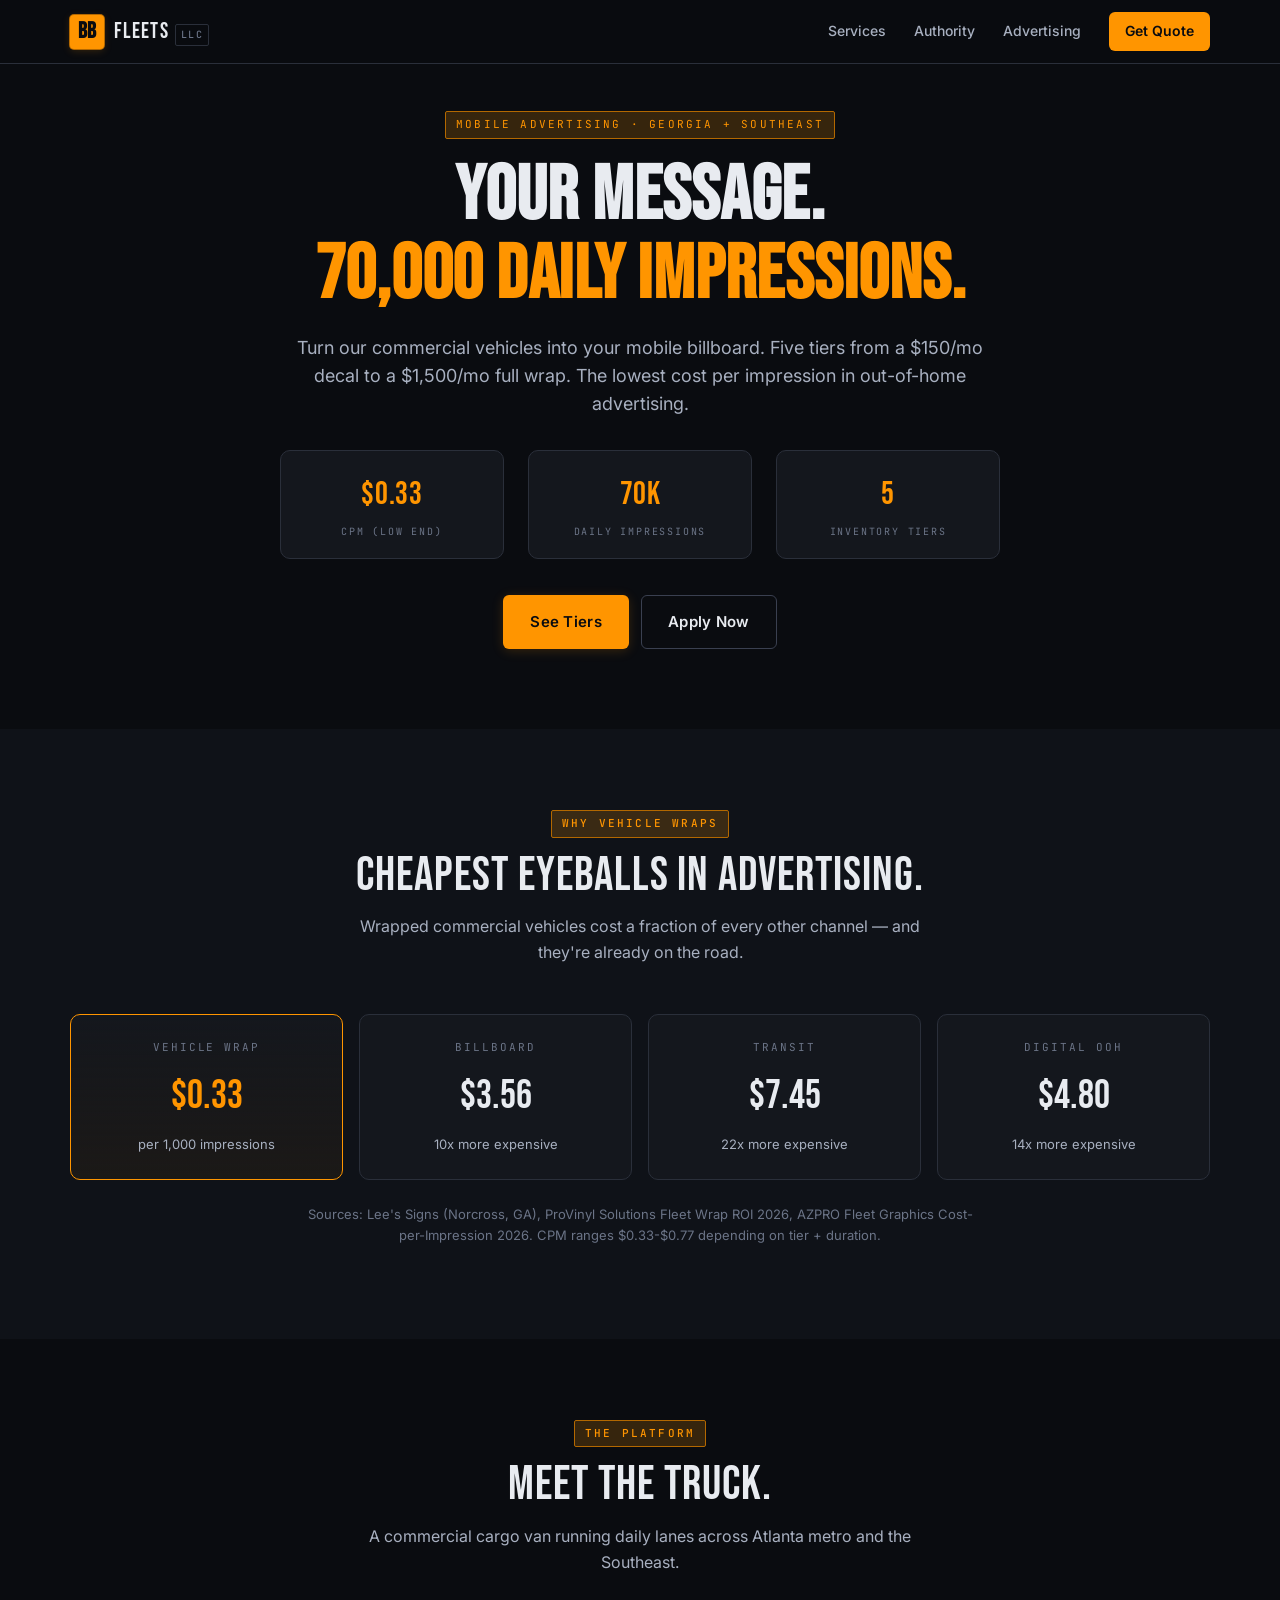
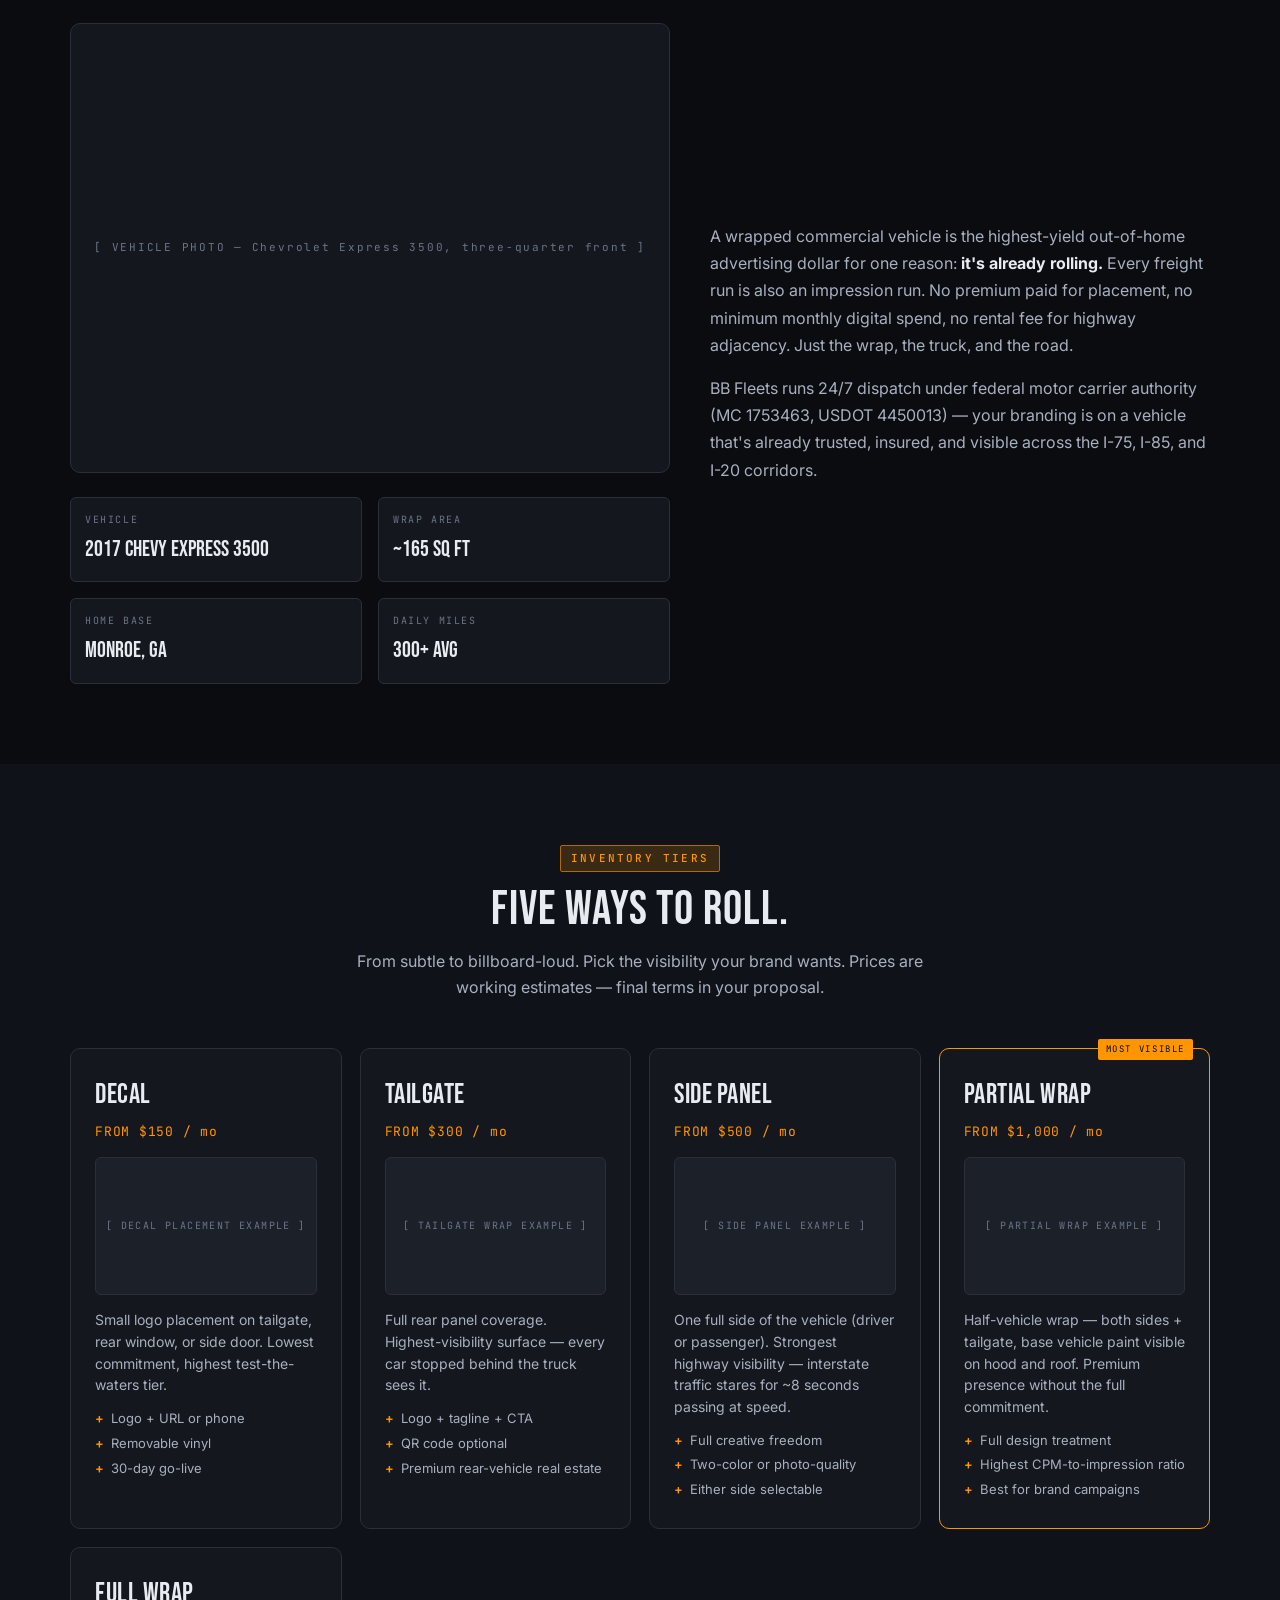
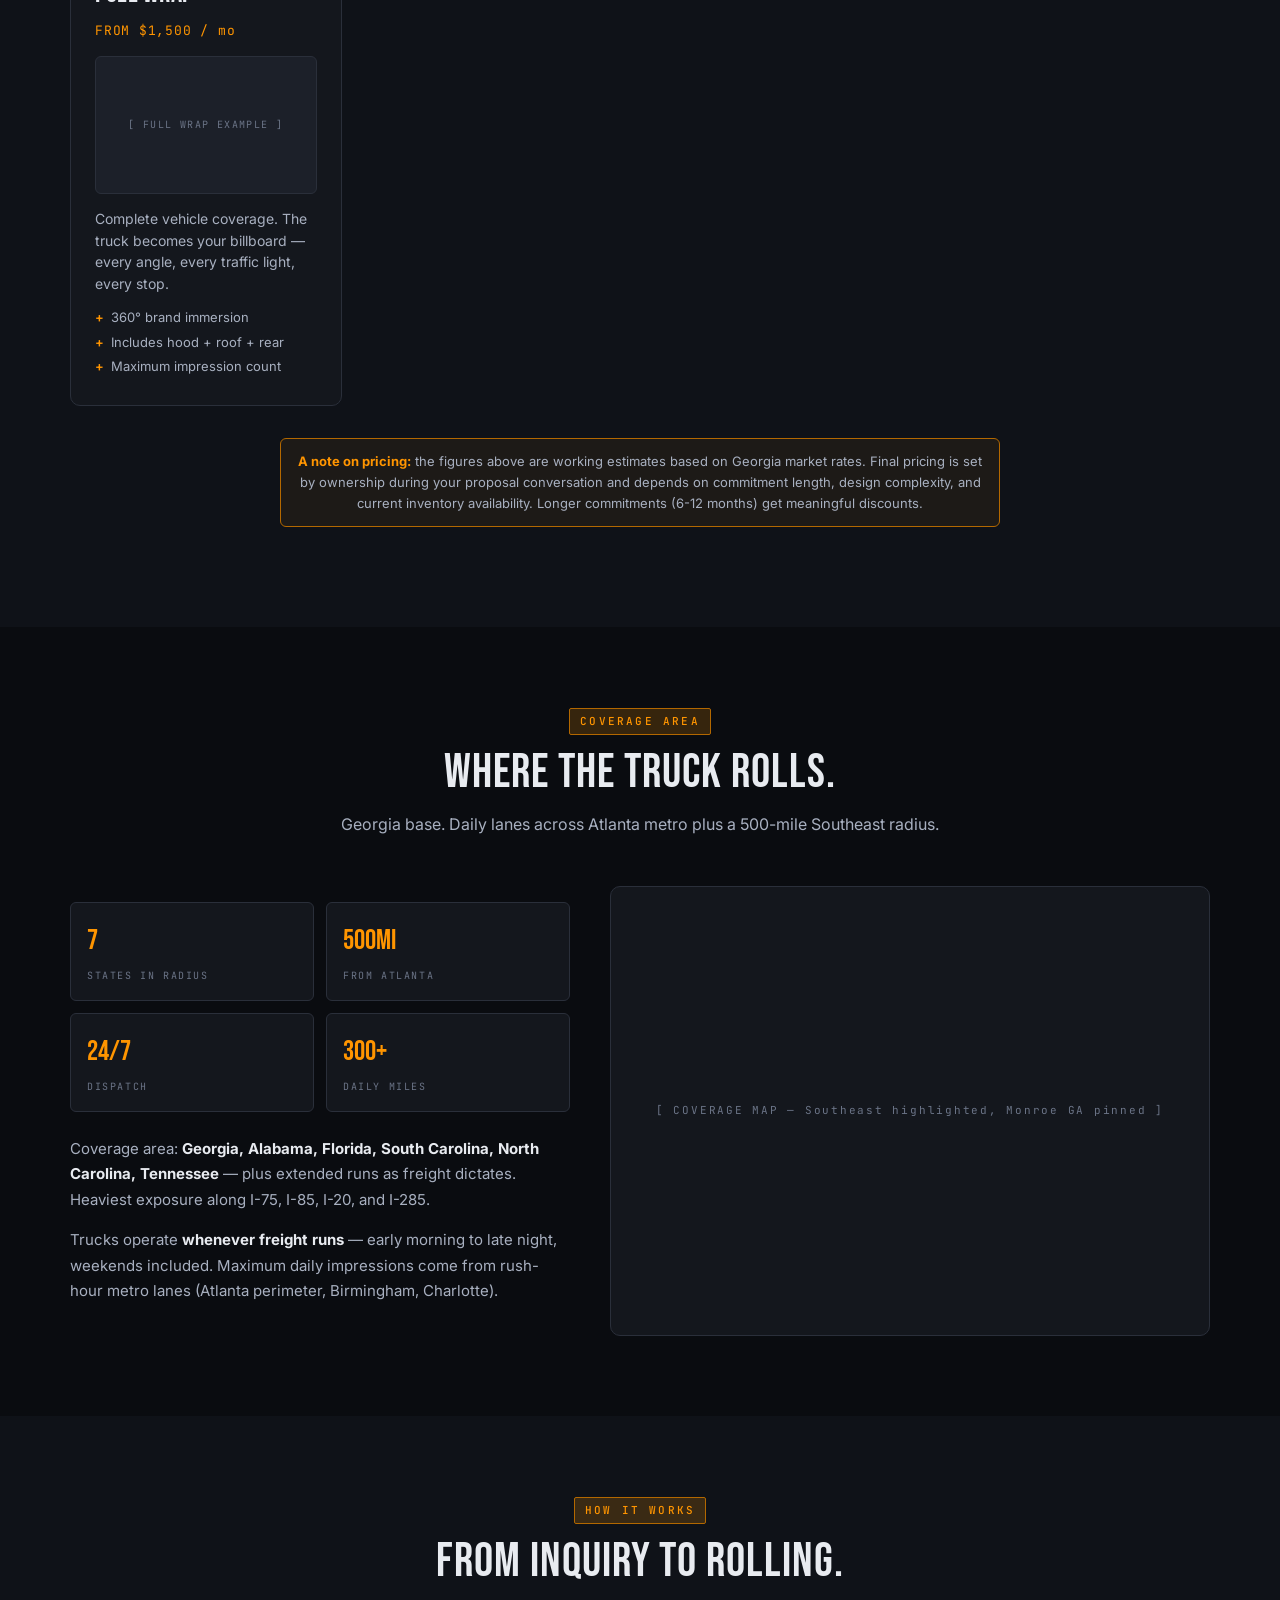
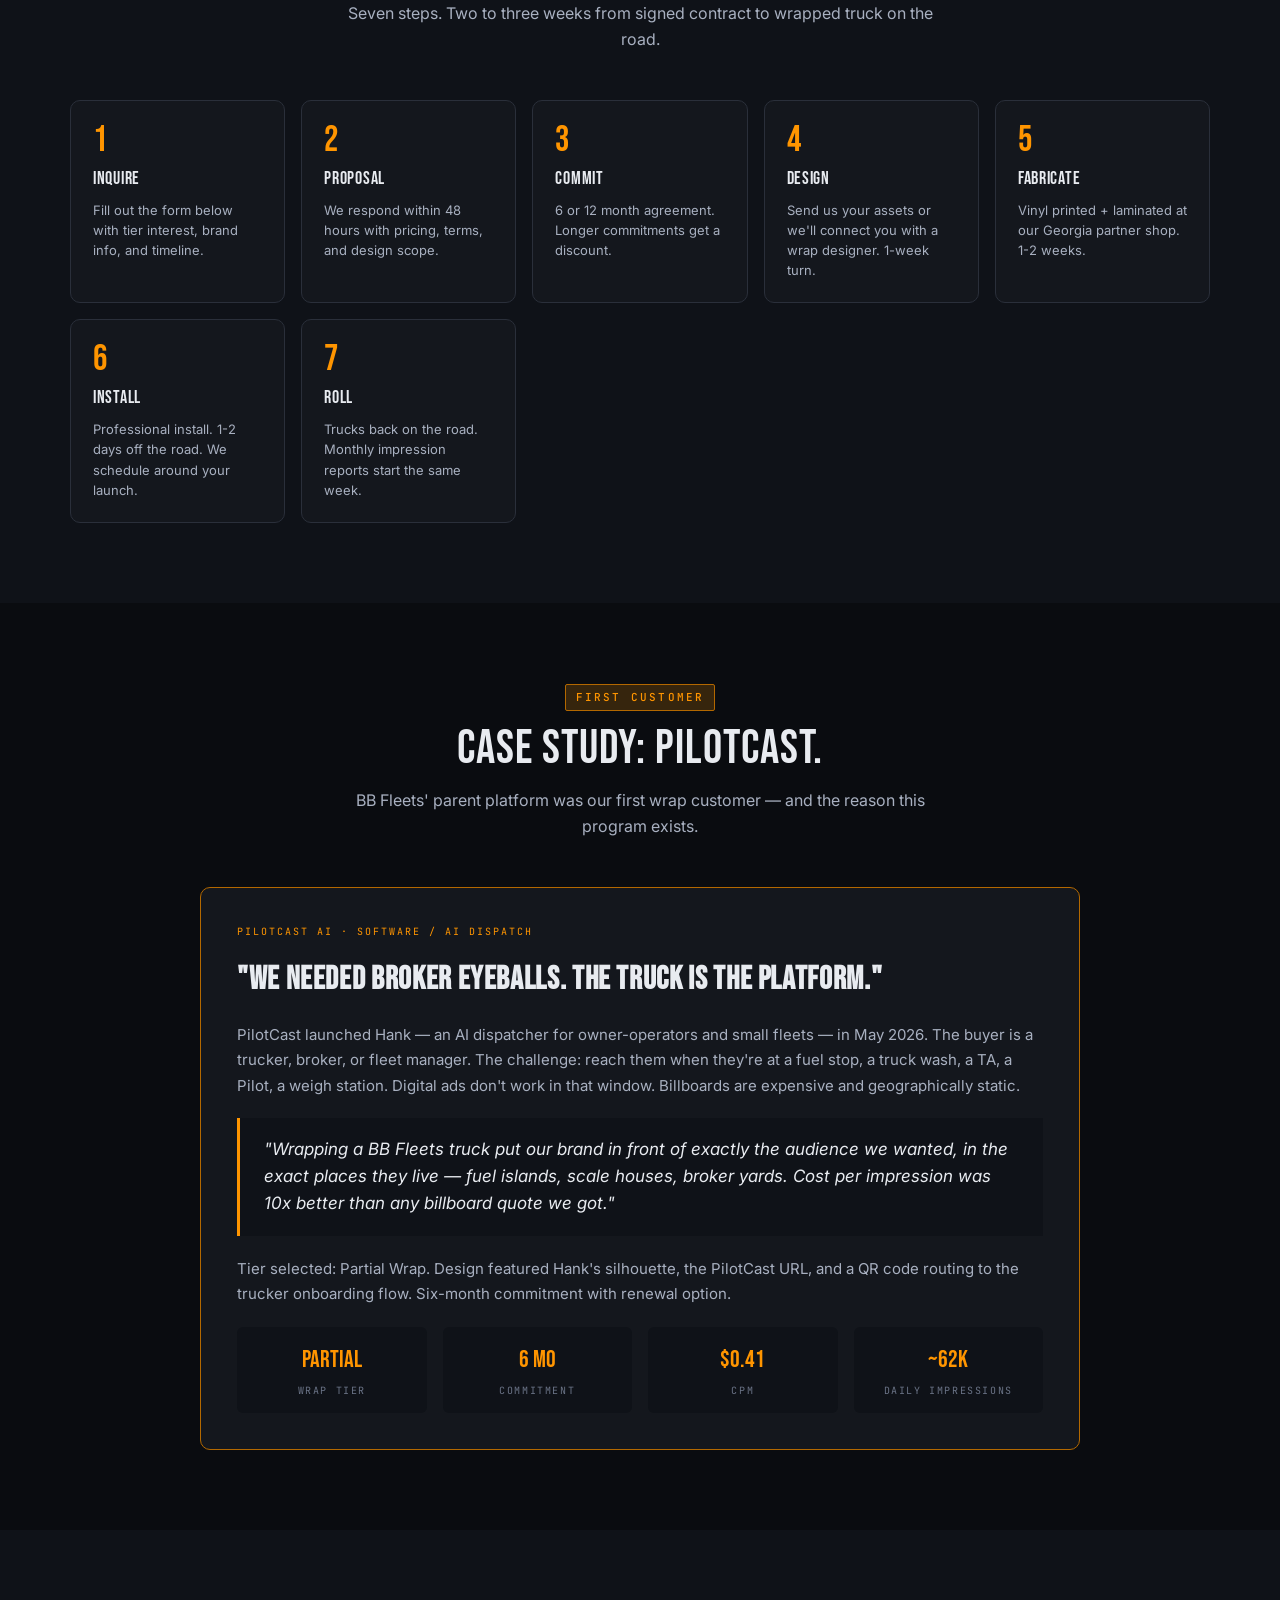
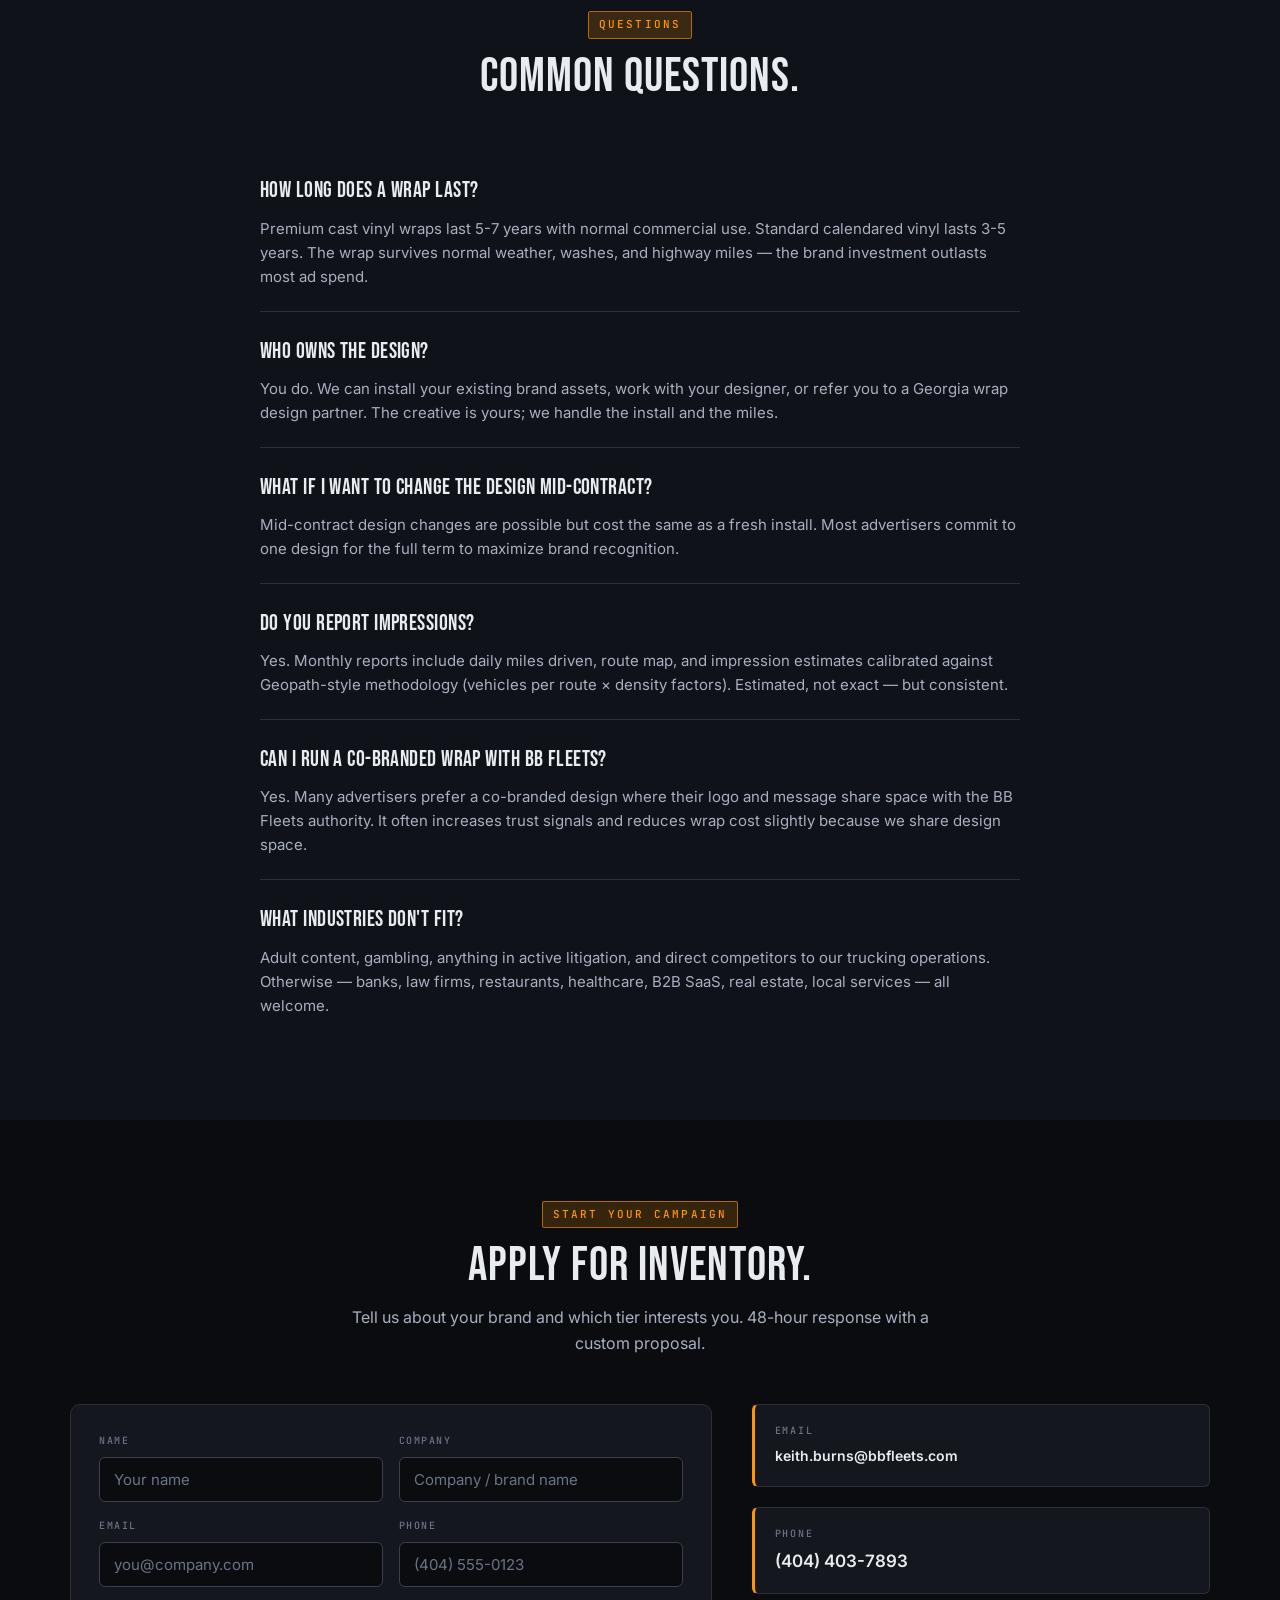
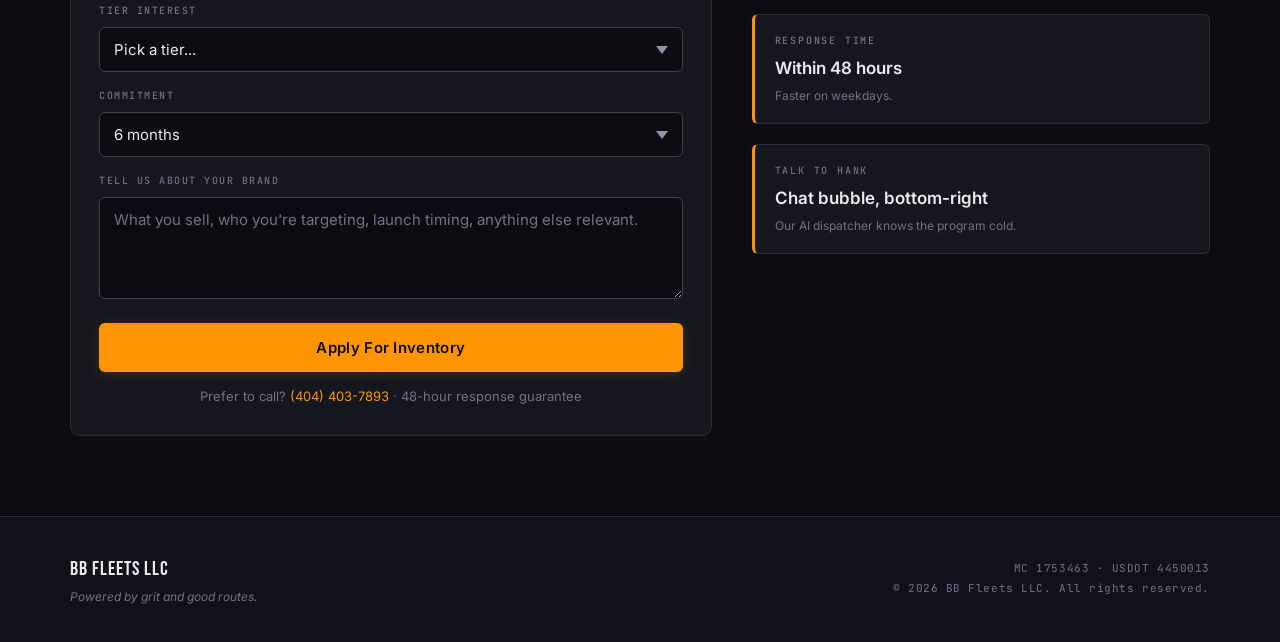
==== advertising.html @ 1b1b600a "Add /advertising page — vehicle wrap program MVP (Tier 1 ship) Server's BBFleets overhaul flagged a " ====
<!DOCTYPE html>
<html lang="en">
<head>
<meta charset="UTF-8">
<meta name="viewport" content="width=device-width, initial-scale=1.0">
<title>Mobile Advertising — BB Fleets LLC | Vehicle Wraps Across the Southeast</title>
<meta name="description" content="Turn BB Fleets' commercial vehicles into your mobile billboard. 5 tiers from $150 decals to $1,500 full wraps. Atlanta metro + Southeast lanes. $0.33 CPM — lowest cost per impression in out-of-home advertising.">
<meta name="robots" content="index, follow">
<meta property="og:title" content="Mobile Advertising — BB Fleets LLC">
<meta property="og:description" content="Vehicle wraps from $150/mo. 70,000 daily impressions. Atlanta metro + Southeast coverage.">
<meta property="og:type" content="website">
<meta property="og:url" content="https://bbfleets.com/advertising">
<meta property="og:site_name" content="BB Fleets LLC">
<meta name="twitter:card" content="summary">
<link rel="canonical" href="https://bbfleets.com/advertising">
<link rel="preconnect" href="https://fonts.googleapis.com">
<link rel="preconnect" href="https://fonts.gstatic.com" crossorigin>
<link href="https://fonts.googleapis.com/css2?family=Bebas+Neue&family=Inter:wght@400;500;600;700&family=JetBrains+Mono:wght@400;500&display=swap" rel="stylesheet">
<link rel="stylesheet" href="css/style.css">
<style>
  /* /advertising-specific styles — additive over style.css */
  .ad-hero { padding: 110px 0 80px; text-align: center; position: relative; overflow: hidden; }
  .ad-hero-eyebrow { display:inline-block;font-family:var(--font-mono);font-size:11px;letter-spacing:0.2em;color:var(--amber);margin-bottom:18px;padding:4px 10px;border:1px solid var(--amber-dim);border-radius:2px;background:var(--amber-glow); }
  .ad-hero h1 { font-family: var(--font-display); font-size: clamp(40px, 7vw, 76px); line-height: 1.05; margin: 0 0 18px; letter-spacing: 0.01em; }
  .ad-hero h1 .amber { color: var(--amber); }
  .ad-hero-sub { font-size: 18px; color: var(--text-dim); max-width: 700px; margin: 0 auto 32px; line-height: 1.55; }
  .ad-hero-stats { display: grid; grid-template-columns: repeat(3, 1fr); gap: 24px; max-width: 720px; margin: 0 auto 36px; }
  .ad-stat { padding: 18px 12px; background: var(--surface); border: 1px solid var(--border); border-radius: var(--radius-lg); }
  .ad-stat-num { font-family: var(--font-display); font-size: 32px; color: var(--amber); letter-spacing: 0.02em; }
  .ad-stat-label { font-family: var(--font-mono); font-size: 10px; letter-spacing: 0.18em; color: var(--text-muted); margin-top: 4px; }
  .ad-hero-ctas { display: flex; gap: 12px; justify-content: center; flex-wrap: wrap; }

  /* ROI comparison */
  .roi-grid { display: grid; grid-template-columns: repeat(auto-fit, minmax(220px, 1fr)); gap: 16px; margin-top: 36px; }
  .roi-card { padding: 24px; background: var(--surface); border: 1px solid var(--border); border-radius: var(--radius-lg); text-align: center; }
  .roi-card.highlight { border-color: var(--amber); background: linear-gradient(180deg, var(--surface) 0%, rgba(255,149,0,0.05) 100%); }
  .roi-channel { font-family: var(--font-mono); font-size: 11px; letter-spacing: 0.18em; color: var(--text-muted); }
  .roi-cpm { font-family: var(--font-display); font-size: 40px; color: var(--text); margin: 8px 0 6px; }
  .roi-card.highlight .roi-cpm { color: var(--amber); }
  .roi-note { font-size: 13px; color: var(--text-dim); }

  /* The vehicle */
  .vehicle-layout { display: grid; grid-template-columns: 1.2fr 1fr; gap: 40px; align-items: center; }
  @media (max-width: 760px) { .vehicle-layout { grid-template-columns: 1fr; } }
  .vehicle-img { background: var(--surface); border: 1px solid var(--border); border-radius: var(--radius-lg); aspect-ratio: 4/3; display: flex; align-items: center; justify-content: center; color: var(--text-muted); font-family: var(--font-mono); font-size: 11px; letter-spacing: 0.16em; }
  .vehicle-specs { display: grid; grid-template-columns: 1fr 1fr; gap: 16px; margin-top: 24px; }
  .vehicle-spec { padding: 14px; background: var(--surface); border: 1px solid var(--border); border-radius: var(--radius); }
  .vehicle-spec-label { font-family: var(--font-mono); font-size: 10px; letter-spacing: 0.16em; color: var(--text-muted); }
  .vehicle-spec-val { font-family: var(--font-display); font-size: 22px; color: var(--text); margin-top: 4px; }

  /* Inventory tiers */
  .tier-grid { display: grid; grid-template-columns: repeat(auto-fit, minmax(220px, 1fr)); gap: 18px; }
  .tier-card { background: var(--surface); border: 1px solid var(--border); border-radius: var(--radius-lg); padding: 24px; position: relative; transition: border-color .2s ease, transform .2s ease; }
  .tier-card:hover { border-color: var(--amber-dim); transform: translateY(-2px); }
  .tier-card.featured { border-color: var(--amber); }
  .tier-card.featured::before { content: 'MOST VISIBLE'; position: absolute; top: -10px; right: 16px; font-family: var(--font-mono); font-size: 9px; letter-spacing: 0.18em; color: var(--bg); background: var(--amber); padding: 3px 8px; border-radius: 2px; }
  .tier-name { font-family: var(--font-display); font-size: 28px; letter-spacing: 0.02em; margin-bottom: 4px; }
  .tier-price { font-family: var(--font-mono); font-size: 13px; color: var(--amber); letter-spacing: 0.06em; margin-bottom: 14px; }
  .tier-img { background: var(--surface-2); border: 1px solid var(--border); border-radius: var(--radius); aspect-ratio: 16/10; display: flex; align-items: center; justify-content: center; color: var(--text-muted); font-family: var(--font-mono); font-size: 10px; letter-spacing: 0.14em; margin-bottom: 14px; }
  .tier-desc { font-size: 14px; color: var(--text-dim); margin-bottom: 12px; line-height: 1.55; }
  .tier-feats { font-size: 13px; color: var(--text-dim); }
  .tier-feats li { padding-left: 16px; position: relative; margin-bottom: 4px; }
  .tier-feats li::before { content: '+'; position: absolute; left: 0; color: var(--amber); font-weight: 600; }

  /* Coverage */
  .coverage-layout { display: grid; grid-template-columns: 1fr 1.2fr; gap: 40px; align-items: center; }
  @media (max-width: 760px) { .coverage-layout { grid-template-columns: 1fr; } }
  .coverage-stats { display: grid; grid-template-columns: 1fr 1fr; gap: 12px; }
  .coverage-stat { padding: 16px; background: var(--surface); border: 1px solid var(--border); border-radius: var(--radius); }
  .coverage-stat-num { font-family: var(--font-display); font-size: 28px; color: var(--amber); }
  .coverage-stat-label { font-family: var(--font-mono); font-size: 10px; letter-spacing: 0.16em; color: var(--text-muted); margin-top: 4px; }
  .coverage-map { background: var(--surface); border: 1px solid var(--border); border-radius: var(--radius-lg); aspect-ratio: 4/3; display: flex; align-items: center; justify-content: center; color: var(--text-muted); font-family: var(--font-mono); font-size: 11px; letter-spacing: 0.16em; }

  /* Process */
  .process-grid { display: grid; grid-template-columns: repeat(auto-fit, minmax(180px, 1fr)); gap: 16px; }
  .process-step { padding: 22px; background: var(--surface); border: 1px solid var(--border); border-radius: var(--radius-lg); position: relative; }
  .process-num { font-family: var(--font-display); font-size: 36px; color: var(--amber); line-height: 1; margin-bottom: 6px; }
  .process-step h4 { margin: 0 0 6px; font-family: var(--font-display); letter-spacing: 0.04em; font-size: 18px; font-weight: 400; }
  .process-step p { margin: 0; font-size: 13px; color: var(--text-dim); line-height: 1.55; }

  /* Case study */
  .case-study { background: var(--surface); border: 1px solid var(--amber-dim); border-radius: var(--radius-lg); padding: 36px; max-width: 880px; margin: 0 auto; }
  .case-eyebrow { font-family: var(--font-mono); font-size: 10px; letter-spacing: 0.2em; color: var(--amber); margin-bottom: 14px; }
  .case-title { font-family: var(--font-display); font-size: 32px; letter-spacing: 0.02em; margin: 0 0 16px; }
  .case-quote { font-size: 17px; line-height: 1.6; color: var(--text); padding: 18px 24px; border-left: 3px solid var(--amber); background: var(--bg-2); margin: 20px 0; font-style: italic; }
  .case-stats { display: grid; grid-template-columns: repeat(auto-fit, minmax(140px, 1fr)); gap: 16px; margin-top: 20px; }
  .case-stat { text-align: center; padding: 14px; background: var(--bg-2); border-radius: var(--radius); }
  .case-stat-num { font-family: var(--font-display); font-size: 24px; color: var(--amber); }
  .case-stat-label { font-family: var(--font-mono); font-size: 10px; letter-spacing: 0.16em; color: var(--text-muted); margin-top: 4px; }

  /* FAQ */
  .faq-list { max-width: 760px; margin: 0 auto; }
  .faq-item { padding: 22px 0; border-bottom: 1px solid var(--border); }
  .faq-item:last-child { border-bottom: none; }
  .faq-item h4 { margin: 0 0 8px; font-family: var(--font-display); font-size: 22px; letter-spacing: 0.02em; font-weight: 400; color: var(--text); }
  .faq-item p { margin: 0; color: var(--text-dim); font-size: 15px; line-height: 1.6; }

  /* Lead form — uses the existing .contact-form styles where possible */
  .ad-form-note { font-size: 13px; color: var(--text-muted); margin-top: 12px; text-align: center; }
  .ad-form-pricing-note { background: rgba(255,149,0,0.06); border: 1px solid var(--amber-dim); padding: 12px 16px; border-radius: var(--radius); font-size: 13px; color: var(--text-dim); margin-bottom: 20px; }
</style>
</head>
<body>

<!-- ═══ NAV ═══ -->
<nav class="nav" id="nav">
  <div class="nav-inner">
    <a href="/" class="brand">
      <span class="brand-mark">BB</span>
      <span class="brand-name">FLEETS<span class="brand-llc">LLC</span></span>
    </a>
    <button class="nav-toggle" id="navToggle" aria-label="Menu">
      <span></span><span></span><span></span>
    </button>
    <div class="nav-links" id="navLinks">
      <a href="/#services">Services</a>
      <a href="/#authority">Authority</a>
      <a href="/advertising" aria-current="page">Advertising</a>
      <a href="/#contact" class="nav-cta">Get Quote</a>
    </div>
  </div>
</nav>

<!-- ═══ HERO ═══ -->
<header class="section ad-hero" id="top">
  <div class="container">
    <div class="ad-hero-eyebrow">MOBILE ADVERTISING · GEORGIA + SOUTHEAST</div>
    <h1>Your Message.<br><span class="amber">70,000 Daily Impressions.</span></h1>
    <p class="ad-hero-sub">Turn our commercial vehicles into your mobile billboard. Five tiers from a $150/mo decal to a $1,500/mo full wrap. The lowest cost per impression in out-of-home advertising.</p>
    <div class="ad-hero-stats">
      <div class="ad-stat">
        <div class="ad-stat-num">$0.33</div>
        <div class="ad-stat-label">CPM (LOW END)</div>
      </div>
      <div class="ad-stat">
        <div class="ad-stat-num">70K</div>
        <div class="ad-stat-label">DAILY IMPRESSIONS</div>
      </div>
      <div class="ad-stat">
        <div class="ad-stat-num">5</div>
        <div class="ad-stat-label">INVENTORY TIERS</div>
      </div>
    </div>
    <div class="ad-hero-ctas">
      <a href="#tiers" class="btn btn-primary">See Tiers</a>
      <a href="#apply" class="btn btn-ghost">Apply Now</a>
    </div>
  </div>
</header>

<!-- ═══ WHY MOBILE BILLBOARDS ═══ -->
<section class="section section-alt" id="why">
  <div class="container">
    <div class="section-head">
      <div class="section-eyebrow">WHY VEHICLE WRAPS</div>
      <h2 class="section-title">Cheapest Eyeballs in Advertising.</h2>
      <p class="section-lede">Wrapped commercial vehicles cost a fraction of every other channel — and they're already on the road.</p>
    </div>
    <div class="roi-grid">
      <div class="roi-card highlight">
        <div class="roi-channel">VEHICLE WRAP</div>
        <div class="roi-cpm">$0.33</div>
        <div class="roi-note">per 1,000 impressions</div>
      </div>
      <div class="roi-card">
        <div class="roi-channel">BILLBOARD</div>
        <div class="roi-cpm">$3.56</div>
        <div class="roi-note">10x more expensive</div>
      </div>
      <div class="roi-card">
        <div class="roi-channel">TRANSIT</div>
        <div class="roi-cpm">$7.45</div>
        <div class="roi-note">22x more expensive</div>
      </div>
      <div class="roi-card">
        <div class="roi-channel">DIGITAL OOH</div>
        <div class="roi-cpm">$4.80</div>
        <div class="roi-note">14x more expensive</div>
      </div>
    </div>
    <p class="ad-form-note" style="margin-top:24px;max-width:680px;margin-left:auto;margin-right:auto;">Sources: Lee's Signs (Norcross, GA), ProVinyl Solutions Fleet Wrap ROI 2026, AZPRO Fleet Graphics Cost-per-Impression 2026. CPM ranges $0.33-$0.77 depending on tier + duration.</p>
  </div>
</section>

<!-- ═══ THE VEHICLE ═══ -->
<section class="section" id="vehicle">
  <div class="container">
    <div class="section-head">
      <div class="section-eyebrow">THE PLATFORM</div>
      <h2 class="section-title">Meet The Truck.</h2>
      <p class="section-lede">A commercial cargo van running daily lanes across Atlanta metro and the Southeast.</p>
    </div>
    <div class="vehicle-layout">
      <div>
        <div class="vehicle-img">[ VEHICLE PHOTO — Chevrolet Express 3500, three-quarter front ]</div>
        <div class="vehicle-specs">
          <div class="vehicle-spec">
            <div class="vehicle-spec-label">VEHICLE</div>
            <div class="vehicle-spec-val">2017 Chevy Express 3500</div>
          </div>
          <div class="vehicle-spec">
            <div class="vehicle-spec-label">WRAP AREA</div>
            <div class="vehicle-spec-val">~165 sq ft</div>
          </div>
          <div class="vehicle-spec">
            <div class="vehicle-spec-label">HOME BASE</div>
            <div class="vehicle-spec-val">Monroe, GA</div>
          </div>
          <div class="vehicle-spec">
            <div class="vehicle-spec-label">DAILY MILES</div>
            <div class="vehicle-spec-val">300+ avg</div>
          </div>
        </div>
      </div>
      <div>
        <p style="font-size:16px;color:var(--text-dim);line-height:1.7;">
          A wrapped commercial vehicle is the highest-yield out-of-home advertising
          dollar for one reason: <strong style="color:var(--text);">it's already
          rolling.</strong> Every freight run is also an impression run. No premium
          paid for placement, no minimum monthly digital spend, no rental fee for
          highway adjacency. Just the wrap, the truck, and the road.
        </p>
        <p style="font-size:16px;color:var(--text-dim);line-height:1.7;">
          BB Fleets runs 24/7 dispatch under federal motor carrier authority (MC 1753463,
          USDOT 4450013) — your branding is on a vehicle that's already trusted,
          insured, and visible across the I-75, I-85, and I-20 corridors.
        </p>
      </div>
    </div>
  </div>
</section>

<!-- ═══ INVENTORY TIERS ═══ -->
<section class="section section-alt" id="tiers">
  <div class="container">
    <div class="section-head">
      <div class="section-eyebrow">INVENTORY TIERS</div>
      <h2 class="section-title">Five Ways To Roll.</h2>
      <p class="section-lede">From subtle to billboard-loud. Pick the visibility your brand wants. Prices are working estimates — final terms in your proposal.</p>
    </div>
    <div class="tier-grid">

      <article class="tier-card">
        <div class="tier-name">Decal</div>
        <div class="tier-price">FROM $150 / mo</div>
        <div class="tier-img">[ DECAL PLACEMENT EXAMPLE ]</div>
        <p class="tier-desc">Small logo placement on tailgate, rear window, or side door. Lowest commitment, highest test-the-waters tier.</p>
        <ul class="tier-feats">
          <li>Logo + URL or phone</li>
          <li>Removable vinyl</li>
          <li>30-day go-live</li>
        </ul>
      </article>

      <article class="tier-card">
        <div class="tier-name">Tailgate</div>
        <div class="tier-price">FROM $300 / mo</div>
        <div class="tier-img">[ TAILGATE WRAP EXAMPLE ]</div>
        <p class="tier-desc">Full rear panel coverage. Highest-visibility surface — every car stopped behind the truck sees it.</p>
        <ul class="tier-feats">
          <li>Logo + tagline + CTA</li>
          <li>QR code optional</li>
          <li>Premium rear-vehicle real estate</li>
        </ul>
      </article>

      <article class="tier-card">
        <div class="tier-name">Side Panel</div>
        <div class="tier-price">FROM $500 / mo</div>
        <div class="tier-img">[ SIDE PANEL EXAMPLE ]</div>
        <p class="tier-desc">One full side of the vehicle (driver or passenger). Strongest highway visibility — interstate traffic stares for ~8 seconds passing at speed.</p>
        <ul class="tier-feats">
          <li>Full creative freedom</li>
          <li>Two-color or photo-quality</li>
          <li>Either side selectable</li>
        </ul>
      </article>

      <article class="tier-card featured">
        <div class="tier-name">Partial Wrap</div>
        <div class="tier-price">FROM $1,000 / mo</div>
        <div class="tier-img">[ PARTIAL WRAP EXAMPLE ]</div>
        <p class="tier-desc">Half-vehicle wrap — both sides + tailgate, base vehicle paint visible on hood and roof. Premium presence without the full commitment.</p>
        <ul class="tier-feats">
          <li>Full design treatment</li>
          <li>Highest CPM-to-impression ratio</li>
          <li>Best for brand campaigns</li>
        </ul>
      </article>

      <article class="tier-card">
        <div class="tier-name">Full Wrap</div>
        <div class="tier-price">FROM $1,500 / mo</div>
        <div class="tier-img">[ FULL WRAP EXAMPLE ]</div>
        <p class="tier-desc">Complete vehicle coverage. The truck becomes your billboard — every angle, every traffic light, every stop.</p>
        <ul class="tier-feats">
          <li>360° brand immersion</li>
          <li>Includes hood + roof + rear</li>
          <li>Maximum impression count</li>
        </ul>
      </article>

    </div>
    <div class="ad-form-pricing-note" style="margin-top:32px;text-align:center;max-width:720px;margin-left:auto;margin-right:auto;">
      <strong style="color:var(--amber);">A note on pricing:</strong> the figures above are working estimates based on Georgia market rates. Final pricing is set by ownership during your proposal conversation and depends on commitment length, design complexity, and current inventory availability. Longer commitments (6-12 months) get meaningful discounts.
    </div>
  </div>
</section>

<!-- ═══ COVERAGE ═══ -->
<section class="section" id="coverage">
  <div class="container">
    <div class="section-head">
      <div class="section-eyebrow">COVERAGE AREA</div>
      <h2 class="section-title">Where The Truck Rolls.</h2>
      <p class="section-lede">Georgia base. Daily lanes across Atlanta metro plus a 500-mile Southeast radius.</p>
    </div>
    <div class="coverage-layout">
      <div>
        <div class="coverage-stats">
          <div class="coverage-stat">
            <div class="coverage-stat-num">7</div>
            <div class="coverage-stat-label">STATES IN RADIUS</div>
          </div>
          <div class="coverage-stat">
            <div class="coverage-stat-num">500mi</div>
            <div class="coverage-stat-label">FROM ATLANTA</div>
          </div>
          <div class="coverage-stat">
            <div class="coverage-stat-num">24/7</div>
            <div class="coverage-stat-label">DISPATCH</div>
          </div>
          <div class="coverage-stat">
            <div class="coverage-stat-num">300+</div>
            <div class="coverage-stat-label">DAILY MILES</div>
          </div>
        </div>
        <p style="font-size:15px;color:var(--text-dim);margin-top:24px;line-height:1.7;">
          Coverage area: <strong style="color:var(--text);">Georgia, Alabama, Florida,
          South Carolina, North Carolina, Tennessee</strong> — plus extended runs as
          freight dictates. Heaviest exposure along I-75, I-85, I-20, and I-285.
        </p>
        <p style="font-size:15px;color:var(--text-dim);line-height:1.7;">
          Trucks operate <strong style="color:var(--text);">whenever freight runs</strong> —
          early morning to late night, weekends included. Maximum daily impressions
          come from rush-hour metro lanes (Atlanta perimeter, Birmingham, Charlotte).
        </p>
      </div>
      <div class="coverage-map">[ COVERAGE MAP — Southeast highlighted, Monroe GA pinned ]</div>
    </div>
  </div>
</section>

<!-- ═══ HOW IT WORKS ═══ -->
<section class="section section-alt" id="how">
  <div class="container">
    <div class="section-head">
      <div class="section-eyebrow">HOW IT WORKS</div>
      <h2 class="section-title">From Inquiry to Rolling.</h2>
      <p class="section-lede">Seven steps. Two to three weeks from signed contract to wrapped truck on the road.</p>
    </div>
    <div class="process-grid">
      <div class="process-step">
        <div class="process-num">1</div>
        <h4>Inquire</h4>
        <p>Fill out the form below with tier interest, brand info, and timeline.</p>
      </div>
      <div class="process-step">
        <div class="process-num">2</div>
        <h4>Proposal</h4>
        <p>We respond within 48 hours with pricing, terms, and design scope.</p>
      </div>
      <div class="process-step">
        <div class="process-num">3</div>
        <h4>Commit</h4>
        <p>6 or 12 month agreement. Longer commitments get a discount.</p>
      </div>
      <div class="process-step">
        <div class="process-num">4</div>
        <h4>Design</h4>
        <p>Send us your assets or we'll connect you with a wrap designer. 1-week turn.</p>
      </div>
      <div class="process-step">
        <div class="process-num">5</div>
        <h4>Fabricate</h4>
        <p>Vinyl printed + laminated at our Georgia partner shop. 1-2 weeks.</p>
      </div>
      <div class="process-step">
        <div class="process-num">6</div>
        <h4>Install</h4>
        <p>Professional install. 1-2 days off the road. We schedule around your launch.</p>
      </div>
      <div class="process-step">
        <div class="process-num">7</div>
        <h4>Roll</h4>
        <p>Trucks back on the road. Monthly impression reports start the same week.</p>
      </div>
    </div>
  </div>
</section>

<!-- ═══ CASE STUDY ═══ -->
<section class="section" id="case-study">
  <div class="container">
    <div class="section-head">
      <div class="section-eyebrow">FIRST CUSTOMER</div>
      <h2 class="section-title">Case Study: PilotCast.</h2>
      <p class="section-lede">BB Fleets' parent platform was our first wrap customer — and the reason this program exists.</p>
    </div>
    <div class="case-study">
      <div class="case-eyebrow">PILOTCAST AI · SOFTWARE / AI DISPATCH</div>
      <h3 class="case-title">"We needed broker eyeballs. The truck IS the platform."</h3>
      <p style="color:var(--text-dim);font-size:15px;line-height:1.7;">
        PilotCast launched Hank — an AI dispatcher for owner-operators and small fleets —
        in May 2026. The buyer is a trucker, broker, or fleet manager. The challenge:
        reach them when they're at a fuel stop, a truck wash, a TA, a Pilot, a weigh
        station. Digital ads don't work in that window. Billboards are expensive and
        geographically static.
      </p>
      <div class="case-quote">
        "Wrapping a BB Fleets truck put our brand in front of exactly the audience we
        wanted, in the exact places they live — fuel islands, scale houses, broker
        yards. Cost per impression was 10x better than any billboard quote we got."
      </div>
      <p style="color:var(--text-dim);font-size:15px;line-height:1.7;">
        Tier selected: Partial Wrap. Design featured Hank's silhouette, the PilotCast
        URL, and a QR code routing to the trucker onboarding flow. Six-month
        commitment with renewal option.
      </p>
      <div class="case-stats">
        <div class="case-stat">
          <div class="case-stat-num">Partial</div>
          <div class="case-stat-label">WRAP TIER</div>
        </div>
        <div class="case-stat">
          <div class="case-stat-num">6 mo</div>
          <div class="case-stat-label">COMMITMENT</div>
        </div>
        <div class="case-stat">
          <div class="case-stat-num">$0.41</div>
          <div class="case-stat-label">CPM</div>
        </div>
        <div class="case-stat">
          <div class="case-stat-num">~62K</div>
          <div class="case-stat-label">DAILY IMPRESSIONS</div>
        </div>
      </div>
    </div>
  </div>
</section>

<!-- ═══ FAQ ═══ -->
<section class="section section-alt" id="faq">
  <div class="container">
    <div class="section-head">
      <div class="section-eyebrow">QUESTIONS</div>
      <h2 class="section-title">Common Questions.</h2>
    </div>
    <div class="faq-list">
      <div class="faq-item">
        <h4>How long does a wrap last?</h4>
        <p>Premium cast vinyl wraps last 5-7 years with normal commercial use. Standard
        calendared vinyl lasts 3-5 years. The wrap survives normal weather, washes,
        and highway miles — the brand investment outlasts most ad spend.</p>
      </div>
      <div class="faq-item">
        <h4>Who owns the design?</h4>
        <p>You do. We can install your existing brand assets, work with your designer,
        or refer you to a Georgia wrap design partner. The creative is yours; we
        handle the install and the miles.</p>
      </div>
      <div class="faq-item">
        <h4>What if I want to change the design mid-contract?</h4>
        <p>Mid-contract design changes are possible but cost the same as a fresh
        install. Most advertisers commit to one design for the full term to maximize
        brand recognition.</p>
      </div>
      <div class="faq-item">
        <h4>Do you report impressions?</h4>
        <p>Yes. Monthly reports include daily miles driven, route map, and impression
        estimates calibrated against Geopath-style methodology (vehicles per route ×
        density factors). Estimated, not exact — but consistent.</p>
      </div>
      <div class="faq-item">
        <h4>Can I run a co-branded wrap with BB Fleets?</h4>
        <p>Yes. Many advertisers prefer a co-branded design where their logo and
        message share space with the BB Fleets authority. It often increases trust
        signals and reduces wrap cost slightly because we share design space.</p>
      </div>
      <div class="faq-item">
        <h4>What industries don't fit?</h4>
        <p>Adult content, gambling, anything in active litigation, and direct
        competitors to our trucking operations. Otherwise — banks, law firms,
        restaurants, healthcare, B2B SaaS, real estate, local services — all welcome.</p>
      </div>
    </div>
  </div>
</section>

<!-- ═══ LEAD FORM ═══ -->
<section class="section section-contact" id="apply">
  <div class="container">
    <div class="section-head">
      <div class="section-eyebrow">START YOUR CAMPAIGN</div>
      <h2 class="section-title">Apply For Inventory.</h2>
      <p class="section-lede">Tell us about your brand and which tier interests you. 48-hour response with a custom proposal.</p>
    </div>
    <div class="contact-grid">
      <form class="contact-form" id="adForm" action="mailto:keith.burns@bbfleets.com?subject=Vehicle%20Advertising%20Inquiry" method="post" enctype="text/plain">
        <div class="form-row">
          <div class="form-field">
            <label for="ad-name">Name</label>
            <input type="text" id="ad-name" name="name" required placeholder="Your name">
          </div>
          <div class="form-field">
            <label for="ad-company">Company</label>
            <input type="text" id="ad-company" name="company" required placeholder="Company / brand name">
          </div>
        </div>
        <div class="form-row">
          <div class="form-field">
            <label for="ad-email">Email</label>
            <input type="email" id="ad-email" name="email" required placeholder="you@company.com">
          </div>
          <div class="form-field">
            <label for="ad-phone">Phone</label>
            <input type="tel" id="ad-phone" name="phone" placeholder="(404) 555-0123">
          </div>
        </div>
        <div class="form-field">
          <label for="ad-tier">Tier Interest</label>
          <select id="ad-tier" name="tier" required>
            <option value="">Pick a tier...</option>
            <option value="decal">Decal — from $150/mo</option>
            <option value="tailgate">Tailgate — from $300/mo</option>
            <option value="side_panel">Side Panel — from $500/mo</option>
            <option value="partial_wrap">Partial Wrap — from $1,000/mo</option>
            <option value="full_wrap">Full Wrap — from $1,500/mo</option>
            <option value="not_sure">Not sure — recommend something</option>
          </select>
        </div>
        <div class="form-field">
          <label for="ad-term">Commitment</label>
          <select id="ad-term" name="term">
            <option value="6mo">6 months</option>
            <option value="12mo">12 months (best rate)</option>
            <option value="discuss">Want to discuss</option>
          </select>
        </div>
        <div class="form-field">
          <label for="ad-message">Tell Us About Your Brand</label>
          <textarea id="ad-message" name="message" rows="4" required placeholder="What you sell, who you're targeting, launch timing, anything else relevant."></textarea>
        </div>
        <button type="submit" class="btn btn-primary btn-full">Apply For Inventory</button>
        <p class="form-note">Prefer to call? <a href="tel:+14044037893">(404) 403-7893</a> · 48-hour response guarantee</p>
      </form>
      <aside class="contact-info">
        <div class="info-block">
          <div class="info-label">Email</div>
          <a href="mailto:keith.burns@bbfleets.com?subject=Vehicle%20Advertising%20Inquiry" class="info-value info-email">keith.burns@bbfleets.com</a>
        </div>
        <div class="info-block">
          <div class="info-label">Phone</div>
          <a href="tel:+14044037893" class="info-value">(404) 403-7893</a>
        </div>
        <div class="info-block">
          <div class="info-label">Response Time</div>
          <div class="info-value">Within 48 hours</div>
          <div class="info-sub">Faster on weekdays.</div>
        </div>
        <div class="info-block">
          <div class="info-label">Talk to Hank</div>
          <div class="info-value">Chat bubble, bottom-right</div>
          <div class="info-sub">Our AI dispatcher knows the program cold.</div>
        </div>
      </aside>
    </div>
  </div>
</section>

<!-- ═══ FOOTER ═══ -->
<footer class="footer">
  <div class="container footer-inner">
    <div class="footer-brand">
      <div class="footer-logo">BB FLEETS LLC</div>
      <div class="footer-tag">Powered by grit and good routes.</div>
    </div>
    <div class="footer-meta">
      <div>MC 1753463 &middot; USDOT 4450013</div>
      <div>&copy; <span id="footer-year">2026</span> BB Fleets LLC. All rights reserved.</div>
    </div>
  </div>
</footer>

<script src="js/main.js"></script>
<script>
  // Auto-update footer copyright year (same pattern as index.html).
  (function(){var y=document.getElementById('footer-year');if(y)y.textContent=new Date().getFullYear();})();
</script>

<!-- Hank floating chat — same embed as index. Visitors can ask about the program. -->
<script src="https://pilotcast.ai/embed.js"
        data-agent="newchannel"
        data-position="right"
        data-greet="true"></script>
</body>
</html>
---- css/style.css ----
/* ═══════════════════════════════════════════════════════════
   BB FLEETS LLC — style.css
   Dark industrial. Dispatch terminal meets modern web.
   ═══════════════════════════════════════════════════════════ */

/* ── Tokens ─────────────────────────────────────────────── */
:root {
  --bg:          #0a0c10;
  --bg-2:        #0f1218;
  --surface:     #14171d;
  --surface-2:   #1c2029;
  --border:      #2a2f3a;
  --border-2:    #3a4050;

  --text:        #e8ebf0;
  --text-dim:    #a8b0c0;
  --text-muted:  #6b7487;

  --amber:       #ff9500;
  --amber-2:     #ffb340;
  --amber-dim:   #b36800;
  --amber-glow:  rgba(255, 149, 0, 0.18);

  --steel:       #4a7fb8;
  --steel-dim:   #2a4a70;

  --success:     #4ade80;
  --danger:      #ef4444;

  --radius:      6px;
  --radius-lg:   10px;

  --font-display: 'Bebas Neue', system-ui, sans-serif;
  --font-body:    'Inter', system-ui, -apple-system, sans-serif;
  --font-mono:    'JetBrains Mono', 'Courier New', monospace;

  --nav-h: 64px;
  --container-max: 1180px;
}

/* ── Reset ──────────────────────────────────────────────── */
*, *::before, *::after { box-sizing: border-box; }

html {
  scroll-behavior: smooth;
  scroll-padding-top: var(--nav-h);
  -webkit-text-size-adjust: 100%;
}

body {
  margin: 0;
  font-family: var(--font-body);
  font-size: 16px;
  line-height: 1.6;
  color: var(--text);
  background: var(--bg);
  -webkit-font-smoothing: antialiased;
  -moz-osx-font-smoothing: grayscale;
  overflow-x: hidden;
}

img, svg { display: block; max-width: 100%; }

a { color: var(--amber); text-decoration: none; transition: color .2s ease; }
a:hover { color: var(--amber-2); }

button { font-family: inherit; cursor: pointer; border: none; background: none; color: inherit; }

ul { margin: 0; padding: 0; list-style: none; }

/* ── Layout ─────────────────────────────────────────────── */
.container {
  width: 100%;
  max-width: var(--container-max);
  margin: 0 auto;
  padding: 0 20px;
}

.section {
  padding: 80px 0;
  position: relative;
}

.section-alt { background: var(--bg-2); }

.section-head { text-align: center; margin-bottom: 48px; }

.section-eyebrow {
  display: inline-block;
  font-family: var(--font-mono);
  font-size: 11px;
  font-weight: 500;
  letter-spacing: 0.2em;
  color: var(--amber);
  margin-bottom: 12px;
  padding: 4px 10px;
  border: 1px solid var(--amber-dim);
  border-radius: 2px;
  background: var(--amber-glow);
}

.section-title {
  font-family: var(--font-display);
  font-size: clamp(32px, 5vw, 48px);
  font-weight: 400;
  letter-spacing: 0.02em;
  margin: 0 0 12px;
  line-height: 1.1;
}

.section-lede {
  font-size: 16px;
  color: var(--text-dim);
  max-width: 600px;
  margin: 0 auto;
}

/* ── Navigation ─────────────────────────────────────────── */
.nav {
  position: fixed;
  top: 0;
  left: 0;
  right: 0;
  height: var(--nav-h);
  background: rgba(10, 12, 16, 0.85);
  backdrop-filter: blur(10px);
  -webkit-backdrop-filter: blur(10px);
  border-bottom: 1px solid var(--border);
  z-index: 100;
  transition: background .3s ease, border-color .3s ease;
}

.nav.scrolled {
  background: rgba(10, 12, 16, 0.95);
  border-bottom-color: var(--border-2);
}

.nav-inner {
  max-width: var(--container-max);
  height: 100%;
  margin: 0 auto;
  padding: 0 20px;
  display: flex;
  align-items: center;
  justify-content: space-between;
}

.brand {
  display: flex;
  align-items: center;
  gap: 10px;
  font-family: var(--font-display);
  font-size: 22px;
  letter-spacing: 0.05em;
  color: var(--text);
}
.brand:hover { color: var(--text); }

.brand-mark {
  display: inline-flex;
  align-items: center;
  justify-content: center;
  width: 34px;
  height: 34px;
  background: var(--amber);
  color: #0a0c10;
  font-weight: 700;
  border-radius: 4px;
  letter-spacing: 0;
  box-shadow: 0 0 0 1px var(--amber-dim), 0 2px 8px var(--amber-glow);
}

.brand-name { display: flex; align-items: baseline; gap: 6px; }

.brand-llc {
  font-family: var(--font-mono);
  font-size: 10px;
  font-weight: 500;
  letter-spacing: 0.15em;
  color: var(--text-muted);
  padding: 2px 5px;
  border: 1px solid var(--border);
  border-radius: 2px;
}

.nav-links {
  display: flex;
  align-items: center;
  gap: 28px;
}

.nav-links a {
  font-size: 14px;
  font-weight: 500;
  color: var(--text-dim);
  transition: color .2s ease;
}
.nav-links a:hover { color: var(--text); }

.nav-cta {
  padding: 8px 16px;
  background: var(--amber);
  color: #0a0c10 !important;
  border-radius: var(--radius);
  font-weight: 600 !important;
  transition: background .2s ease, transform .2s ease;
}
.nav-cta:hover {
  background: var(--amber-2);
  color: #0a0c10 !important;
  transform: translateY(-1px);
}

.nav-toggle {
  display: none;
  width: 40px;
  height: 40px;
  flex-direction: column;
  align-items: center;
  justify-content: center;
  gap: 5px;
  padding: 8px;
}
.nav-toggle span {
  display: block;
  width: 22px;
  height: 2px;
  background: var(--text);
  border-radius: 1px;
  transition: transform .3s ease, opacity .3s ease;
}
.nav-toggle.open span:nth-child(1) { transform: translateY(7px) rotate(45deg); }
.nav-toggle.open span:nth-child(2) { opacity: 0; }
.nav-toggle.open span:nth-child(3) { transform: translateY(-7px) rotate(-45deg); }

/* ── Hero ───────────────────────────────────────────────── */
.hero {
  position: relative;
  min-height: 88vh;
  padding: calc(var(--nav-h) + 60px) 20px 80px;
  display: flex;
  align-items: center;
  justify-content: center;
  overflow: hidden;
  background:
    radial-gradient(ellipse at 20% 10%, rgba(74, 127, 184, 0.08) 0%, transparent 50%),
    radial-gradient(ellipse at 80% 90%, rgba(255, 149, 0, 0.06) 0%, transparent 50%),
    var(--bg);
}

.hero-bg {
  position: absolute;
  top: 0; left: 0; right: 0; bottom: 0;
  overflow: hidden;
  pointer-events: none;
  opacity: 0.5;
}

.stripe {
  position: absolute;
  height: 40px;
  width: 140%;
  left: -20%;
  background: repeating-linear-gradient(
    45deg,
    var(--amber) 0,
    var(--amber) 20px,
    #0a0c10 20px,
    #0a0c10 40px
  );
  opacity: 0.08;
}
.stripe:nth-child(1) { top: 12%; transform: rotate(-2deg); }
.stripe:nth-child(2) { top: 52%; transform: rotate(-2deg); opacity: 0.05; }
.stripe:nth-child(3) { bottom: 8%; transform: rotate(-2deg); opacity: 0.06; }

.hero-content {
  position: relative;
  z-index: 1;
  max-width: 880px;
  text-align: center;
}

.hero-eyebrow {
  font-family: var(--font-mono);
  font-size: 12px;
  font-weight: 500;
  letter-spacing: 0.25em;
  color: var(--amber);
  margin-bottom: 24px;
  display: inline-block;
  padding: 6px 14px;
  border: 1px solid var(--amber-dim);
  border-radius: 2px;
  background: var(--amber-glow);
}

.hero-title {
  font-family: var(--font-display);
  font-size: clamp(44px, 8vw, 88px);
  font-weight: 400;
  letter-spacing: 0.01em;
  line-height: 1;
  margin: 0 0 24px;
}

.hero-title .line {
  display: block;
  color: var(--text);
}
.hero-title .line:last-child { color: var(--amber); }

.hero-sub {
  font-size: 18px;
  line-height: 1.6;
  color: var(--text-dim);
  max-width: 640px;
  margin: 0 auto 36px;
}

.hero-authority {
  display: flex;
  gap: 16px;
  justify-content: center;
  margin-bottom: 36px;
  flex-wrap: wrap;
}

.authority-chip {
  display: inline-flex;
  align-items: center;
  gap: 10px;
  padding: 10px 18px;
  background: var(--surface);
  border: 1px solid var(--border-2);
  border-radius: var(--radius);
  font-family: var(--font-mono);
}

.chip-label {
  font-size: 10px;
  font-weight: 500;
  letter-spacing: 0.2em;
  color: var(--text-muted);
  text-transform: uppercase;
}

.chip-num {
  font-size: 15px;
  font-weight: 500;
  color: var(--amber);
  letter-spacing: 0.05em;
}

.hero-ctas {
  display: flex;
  gap: 14px;
  justify-content: center;
  flex-wrap: wrap;
}

/* ── Buttons ────────────────────────────────────────────── */
.btn {
  display: inline-flex;
  align-items: center;
  justify-content: center;
  gap: 8px;
  padding: 14px 26px;
  font-family: var(--font-body);
  font-size: 15px;
  font-weight: 600;
  letter-spacing: 0.02em;
  border-radius: var(--radius);
  border: 1px solid transparent;
  cursor: pointer;
  transition: all .2s ease;
  white-space: nowrap;
}

.btn svg { width: 16px; height: 16px; }

.btn-primary {
  background: var(--amber);
  color: #0a0c10;
  box-shadow: 0 2px 12px var(--amber-glow);
}
.btn-primary:hover {
  background: var(--amber-2);
  color: #0a0c10;
  transform: translateY(-2px);
  box-shadow: 0 4px 18px var(--amber-glow);
}

.btn-ghost {
  background: transparent;
  color: var(--text);
  border-color: var(--border-2);
}
.btn-ghost:hover {
  color: var(--text);
  border-color: var(--amber);
  background: var(--surface);
}

.btn-outline {
  background: transparent;
  color: var(--amber);
  border-color: var(--amber-dim);
}
.btn-outline:hover {
  color: #0a0c10;
  background: var(--amber);
  border-color: var(--amber);
}

.btn-full { width: 100%; }

/* ── Services ───────────────────────────────────────────── */
.service-grid {
  display: grid;
  grid-template-columns: repeat(auto-fit, minmax(260px, 1fr));
  gap: 20px;
}

.service-card {
  padding: 28px 24px;
  background: var(--surface);
  border: 1px solid var(--border);
  border-radius: var(--radius-lg);
  transition: transform .2s ease, border-color .2s ease, background .2s ease;
  position: relative;
  overflow: hidden;
}

.service-card::before {
  content: '';
  position: absolute;
  top: 0; left: 0; right: 0;
  height: 2px;
  background: var(--amber);
  transform: scaleX(0);
  transform-origin: left;
  transition: transform .3s ease;
}

.service-card:hover {
  transform: translateY(-4px);
  border-color: var(--border-2);
  background: var(--surface-2);
}
.service-card:hover::before { transform: scaleX(1); }

.service-icon {
  width: 44px;
  height: 44px;
  display: inline-flex;
  align-items: center;
  justify-content: center;
  background: var(--amber-glow);
  color: var(--amber);
  border-radius: var(--radius);
  margin-bottom: 16px;
}
.service-icon svg { width: 24px; height: 24px; }

.service-card h3 {
  font-family: var(--font-body);
  font-size: 18px;
  font-weight: 700;
  margin: 0 0 10px;
  color: var(--text);
}

.service-card p {
  font-size: 14px;
  line-height: 1.6;
  color: var(--text-dim);
  margin: 0;
}

/* ── Authority / Compliance ─────────────────────────────── */
.compliance-grid {
  display: grid;
  grid-template-columns: repeat(auto-fit, minmax(220px, 1fr));
  gap: 16px;
  margin-bottom: 40px;
}

.compliance-stat {
  padding: 22px;
  background: var(--surface);
  border: 1px solid var(--border);
  border-left: 3px solid var(--amber);
  border-radius: var(--radius);
}

.stat-label {
  font-family: var(--font-mono);
  font-size: 10px;
  font-weight: 500;
  letter-spacing: 0.18em;
  color: var(--text-muted);
  text-transform: uppercase;
  margin-bottom: 8px;
}

.stat-num {
  font-family: var(--font-mono);
  font-size: 22px;
  font-weight: 500;
  color: var(--text);
  letter-spacing: 0.02em;
}

.stat-text {
  font-size: 15px;
  font-weight: 500;
  letter-spacing: 0.01em;
}

.compliance-cta {
  text-align: center;
  padding: 28px;
  background: var(--surface);
  border: 1px dashed var(--border-2);
  border-radius: var(--radius-lg);
}

.compliance-cta p {
  margin: 0 0 18px;
  color: var(--text-dim);
  font-size: 15px;
}

/* ── Hank Section ───────────────────────────────────────── */
.section-hank {
  background:
    linear-gradient(180deg, transparent 0%, rgba(74, 127, 184, 0.04) 50%, transparent 100%),
    var(--bg);
  position: relative;
  overflow: hidden;
}

.section-hank::before {
  content: '';
  position: absolute;
  top: 0; left: 0; right: 0; bottom: 0;
  background-image:
    radial-gradient(circle at 15% 30%, var(--steel-dim) 1px, transparent 1px),
    radial-gradient(circle at 85% 70%, var(--amber-dim) 1px, transparent 1px);
  background-size: 60px 60px, 90px 90px;
  opacity: 0.1;
  pointer-events: none;
}

.hank-layout {
  display: grid;
  grid-template-columns: 1fr 1fr;
  gap: 60px;
  align-items: center;
  position: relative;
  z-index: 1;
}

.hank-text { max-width: 520px; }

.hank-eyebrow {
  background: rgba(74, 127, 184, 0.12);
  border-color: var(--steel-dim);
  color: var(--steel);
}

.hank-name {
  color: var(--amber);
  position: relative;
  display: inline-block;
}
.hank-name::after {
  content: '';
  position: absolute;
  left: 0; right: 0; bottom: -2px;
  height: 3px;
  background: var(--amber);
  opacity: 0.4;
}

.hank-lede {
  font-size: 17px;
  color: var(--text-dim);
  margin: 16px 0;
  line-height: 1.6;
}

.hank-tag {
  font-size: 18px;
  color: var(--text);
  margin: 0 0 24px;
}
.hank-tag strong { color: var(--amber); }

.hank-features { display: flex; flex-direction: column; gap: 12px; }
.hank-features li {
  display: flex;
  align-items: center;
  gap: 12px;
  font-size: 14px;
  color: var(--text-dim);
}
.hank-features .dot {
  width: 6px; height: 6px;
  background: var(--amber);
  border-radius: 50%;
  flex-shrink: 0;
  box-shadow: 0 0 8px var(--amber-glow);
}

/* Hank mock card */
.hank-card {
  background: var(--surface);
  border: 1px solid var(--border-2);
  border-radius: var(--radius-lg);
  padding: 20px;
  box-shadow:
    0 20px 60px rgba(0, 0, 0, 0.4),
    0 0 0 1px var(--border);
  position: relative;
}

.hank-card-header {
  display: flex;
  align-items: center;
  gap: 12px;
  padding-bottom: 16px;
  border-bottom: 1px solid var(--border);
  margin-bottom: 16px;
}

.hank-avatar {
  width: 42px; height: 42px;
  border-radius: 50%;
  background: linear-gradient(135deg, var(--amber), var(--amber-dim));
  display: flex;
  align-items: center;
  justify-content: center;
  font-family: var(--font-display);
  font-size: 22px;
  color: #0a0c10;
  box-shadow: 0 0 0 2px var(--surface), 0 0 0 3px var(--amber-dim);
}

.hank-title {
  font-family: var(--font-mono);
  font-size: 11px;
  font-weight: 500;
  letter-spacing: 0.15em;
  color: var(--text);
}

.hank-status {
  display: flex;
  align-items: center;
  gap: 6px;
  font-family: var(--font-mono);
  font-size: 10px;
  color: var(--text-muted);
  letter-spacing: 0.1em;
  margin-top: 2px;
}

.status-dot {
  width: 6px; height: 6px;
  background: var(--amber);
  border-radius: 50%;
  box-shadow: 0 0 6px var(--amber);
  animation: pulse 2s ease-in-out infinite;
}

@keyframes pulse {
  0%, 100% { opacity: 1; transform: scale(1); }
  50% { opacity: 0.5; transform: scale(0.9); }
}

.hank-messages {
  display: flex;
  flex-direction: column;
  gap: 10px;
  max-height: 260px;
  overflow: hidden;
}

.hank-msg {
  padding: 10px 14px;
  border-radius: 12px;
  font-size: 13px;
  line-height: 1.5;
  max-width: 88%;
}

.msg-in {
  background: var(--surface-2);
  color: var(--text);
  border-bottom-left-radius: 4px;
  align-self: flex-start;
}

.msg-out {
  background: var(--amber);
  color: #0a0c10;
  border-bottom-right-radius: 4px;
  align-self: flex-end;
  font-weight: 500;
}

.hank-footer {
  margin-top: 16px;
  padding-top: 12px;
  border-top: 1px solid var(--border);
  font-family: var(--font-mono);
  font-size: 10px;
  color: var(--text-muted);
  text-align: center;
  letter-spacing: 0.05em;
}

#hank-agent-embed { display: none; }

/* ── Contact ────────────────────────────────────────────── */
.contact-grid {
  display: grid;
  grid-template-columns: 1.4fr 1fr;
  gap: 40px;
  align-items: start;
}

.contact-form {
  background: var(--surface);
  border: 1px solid var(--border);
  border-radius: var(--radius-lg);
  padding: 28px;
}

.form-row {
  display: grid;
  grid-template-columns: 1fr 1fr;
  gap: 16px;
  margin-bottom: 16px;
}

.form-field { margin-bottom: 16px; }
.form-row .form-field { margin-bottom: 0; }

.form-field label {
  display: block;
  font-family: var(--font-mono);
  font-size: 10px;
  font-weight: 500;
  letter-spacing: 0.15em;
  text-transform: uppercase;
  color: var(--text-muted);
  margin-bottom: 8px;
}

.optional {
  color: var(--text-muted);
  font-weight: 400;
  text-transform: none;
  letter-spacing: 0;
}

.form-field input,
.form-field select,
.form-field textarea {
  width: 100%;
  padding: 12px 14px;
  font-family: var(--font-body);
  font-size: 15px;
  color: var(--text);
  background: var(--bg);
  border: 1px solid var(--border-2);
  border-radius: var(--radius);
  transition: border-color .2s ease, background .2s ease, box-shadow .2s ease;
}

.form-field input::placeholder,
.form-field textarea::placeholder { color: var(--text-muted); }

.form-field input:focus,
.form-field select:focus,
.form-field textarea:focus {
  outline: none;
  border-color: var(--amber);
  background: var(--surface-2);
  box-shadow: 0 0 0 3px var(--amber-glow);
}

.form-field textarea { resize: vertical; min-height: 100px; font-family: var(--font-body); }

.form-field select {
  appearance: none;
  -webkit-appearance: none;
  background-image: url("data:image/svg+xml;utf8,<svg xmlns='http://www.w3.org/2000/svg' width='12' height='8' viewBox='0 0 12 8'><path fill='%238b95a7' d='M6 8L0 0h12z'/></svg>");
  background-repeat: no-repeat;
  background-position: right 14px center;
  padding-right: 36px;
}

.form-note {
  margin: 14px 0 0;
  text-align: center;
  font-size: 13px;
  color: var(--text-muted);
}

.contact-info {
  display: flex;
  flex-direction: column;
  gap: 20px;
}

.info-block {
  padding: 18px 20px;
  background: var(--surface);
  border: 1px solid var(--border);
  border-left: 3px solid var(--amber);
  border-radius: var(--radius);
}

.info-label {
  font-family: var(--font-mono);
  font-size: 10px;
  font-weight: 500;
  letter-spacing: 0.18em;
  color: var(--text-muted);
  text-transform: uppercase;
  margin-bottom: 6px;
}

.info-value {
  font-size: 17px;
  font-weight: 600;
  color: var(--text);
  display: block;
}

a.info-value { color: var(--text); transition: color .2s ease; }
a.info-value:hover { color: var(--amber); }

.info-email { font-size: 14px; word-break: break-all; }

.info-sub {
  font-size: 12px;
  color: var(--text-muted);
  margin-top: 4px;
}

/* ── Footer ─────────────────────────────────────────────── */
.footer {
  padding: 36px 0;
  background: var(--bg-2);
  border-top: 1px solid var(--border);
}

.footer-inner {
  display: flex;
  justify-content: space-between;
  align-items: center;
  gap: 20px;
  flex-wrap: wrap;
}

.footer-logo {
  font-family: var(--font-display);
  font-size: 20px;
  letter-spacing: 0.05em;
  color: var(--text);
}

.footer-tag {
  font-size: 12px;
  color: var(--text-muted);
  font-style: italic;
  margin-top: 2px;
}

.footer-meta {
  font-family: var(--font-mono);
  font-size: 11px;
  color: var(--text-muted);
  text-align: right;
  letter-spacing: 0.05em;
  line-height: 1.8;
}

/* ── Responsive ─────────────────────────────────────────── */
@media (max-width: 860px) {
  .hank-layout { grid-template-columns: 1fr; gap: 40px; }
  .hank-text { max-width: 100%; }
  .contact-grid { grid-template-columns: 1fr; gap: 24px; }
}

@media (max-width: 720px) {
  .section { padding: 60px 0; }
  .section-head { margin-bottom: 36px; }

  .nav-toggle { display: flex; }

  .nav-links {
    position: fixed;
    top: var(--nav-h);
    left: 0;
    right: 0;
    flex-direction: column;
    align-items: stretch;
    gap: 0;
    padding: 12px 20px 20px;
    background: var(--surface);
    border-bottom: 1px solid var(--border);
    transform: translateY(-120%);
    transition: transform .3s ease;
    box-shadow: 0 12px 30px rgba(0,0,0,0.4);
  }

  .nav-links.open { transform: translateY(0); }

  .nav-links a {
    padding: 14px 8px;
    border-bottom: 1px solid var(--border);
    font-size: 16px;
  }
  .nav-links a:last-child { border-bottom: none; }

  .nav-cta {
    text-align: center;
    margin-top: 8px;
    padding: 14px 16px;
  }

  .hero { min-height: auto; padding-top: calc(var(--nav-h) + 40px); padding-bottom: 60px; }
  .hero-sub { font-size: 16px; }
  .hero-ctas .btn { flex: 1; min-width: 140px; }

  .form-row { grid-template-columns: 1fr; gap: 0; }
  .form-row .form-field { margin-bottom: 16px; }

  .footer-inner { flex-direction: column; text-align: center; }
  .footer-meta { text-align: center; }
}

@media (max-width: 420px) {
  .container { padding: 0 16px; }
  .nav-inner { padding: 0 16px; }
  .hero { padding-left: 16px; padding-right: 16px; }
  .authority-chip { padding: 8px 14px; }
  .chip-num { font-size: 14px; }
  .service-card { padding: 22px 20px; }
  .contact-form { padding: 22px 18px; }
}

/* ── Accessibility ──────────────────────────────────────── */
:focus-visible {
  outline: 2px solid var(--amber);
  outline-offset: 2px;
  border-radius: 2px;
}

@media (prefers-reduced-motion: reduce) {
  *, *::before, *::after {
    animation-duration: 0.01ms !important;
    transition-duration: 0.01ms !important;
  }
  html { scroll-behavior: auto; }
}
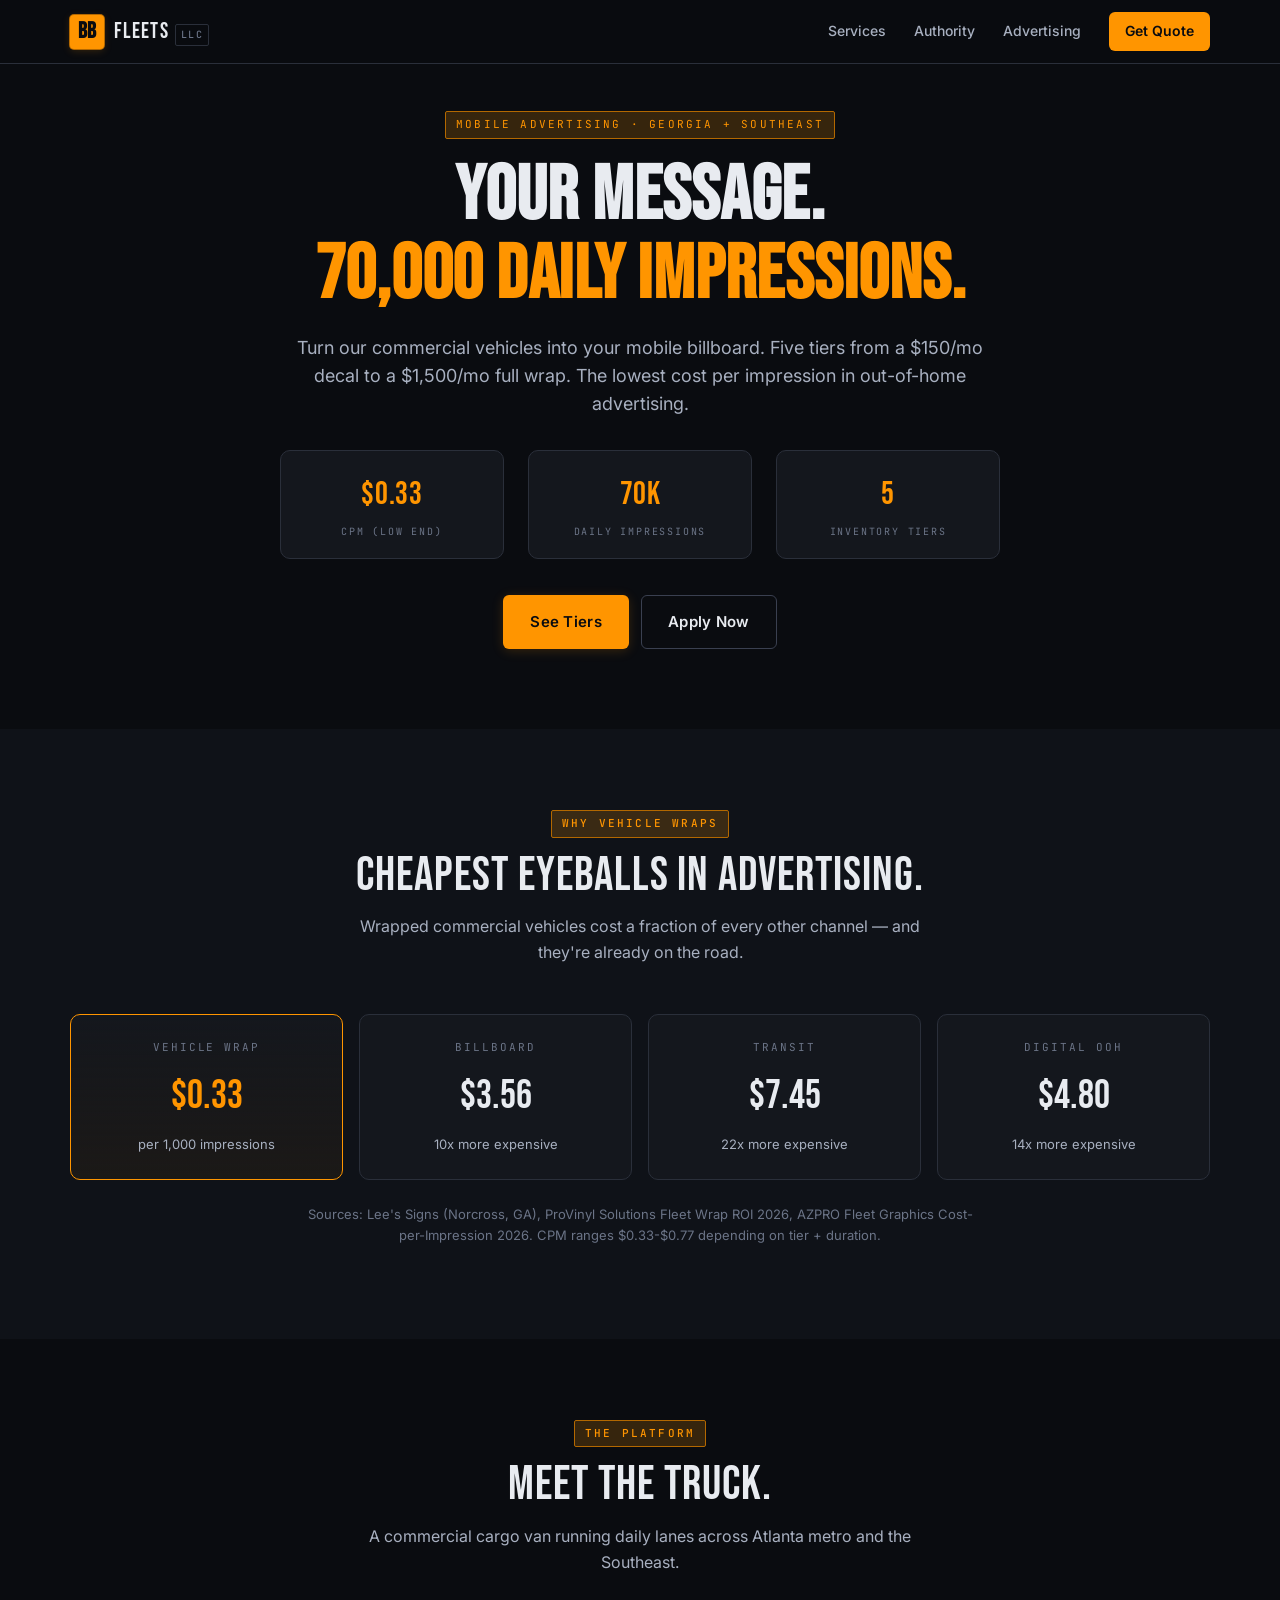
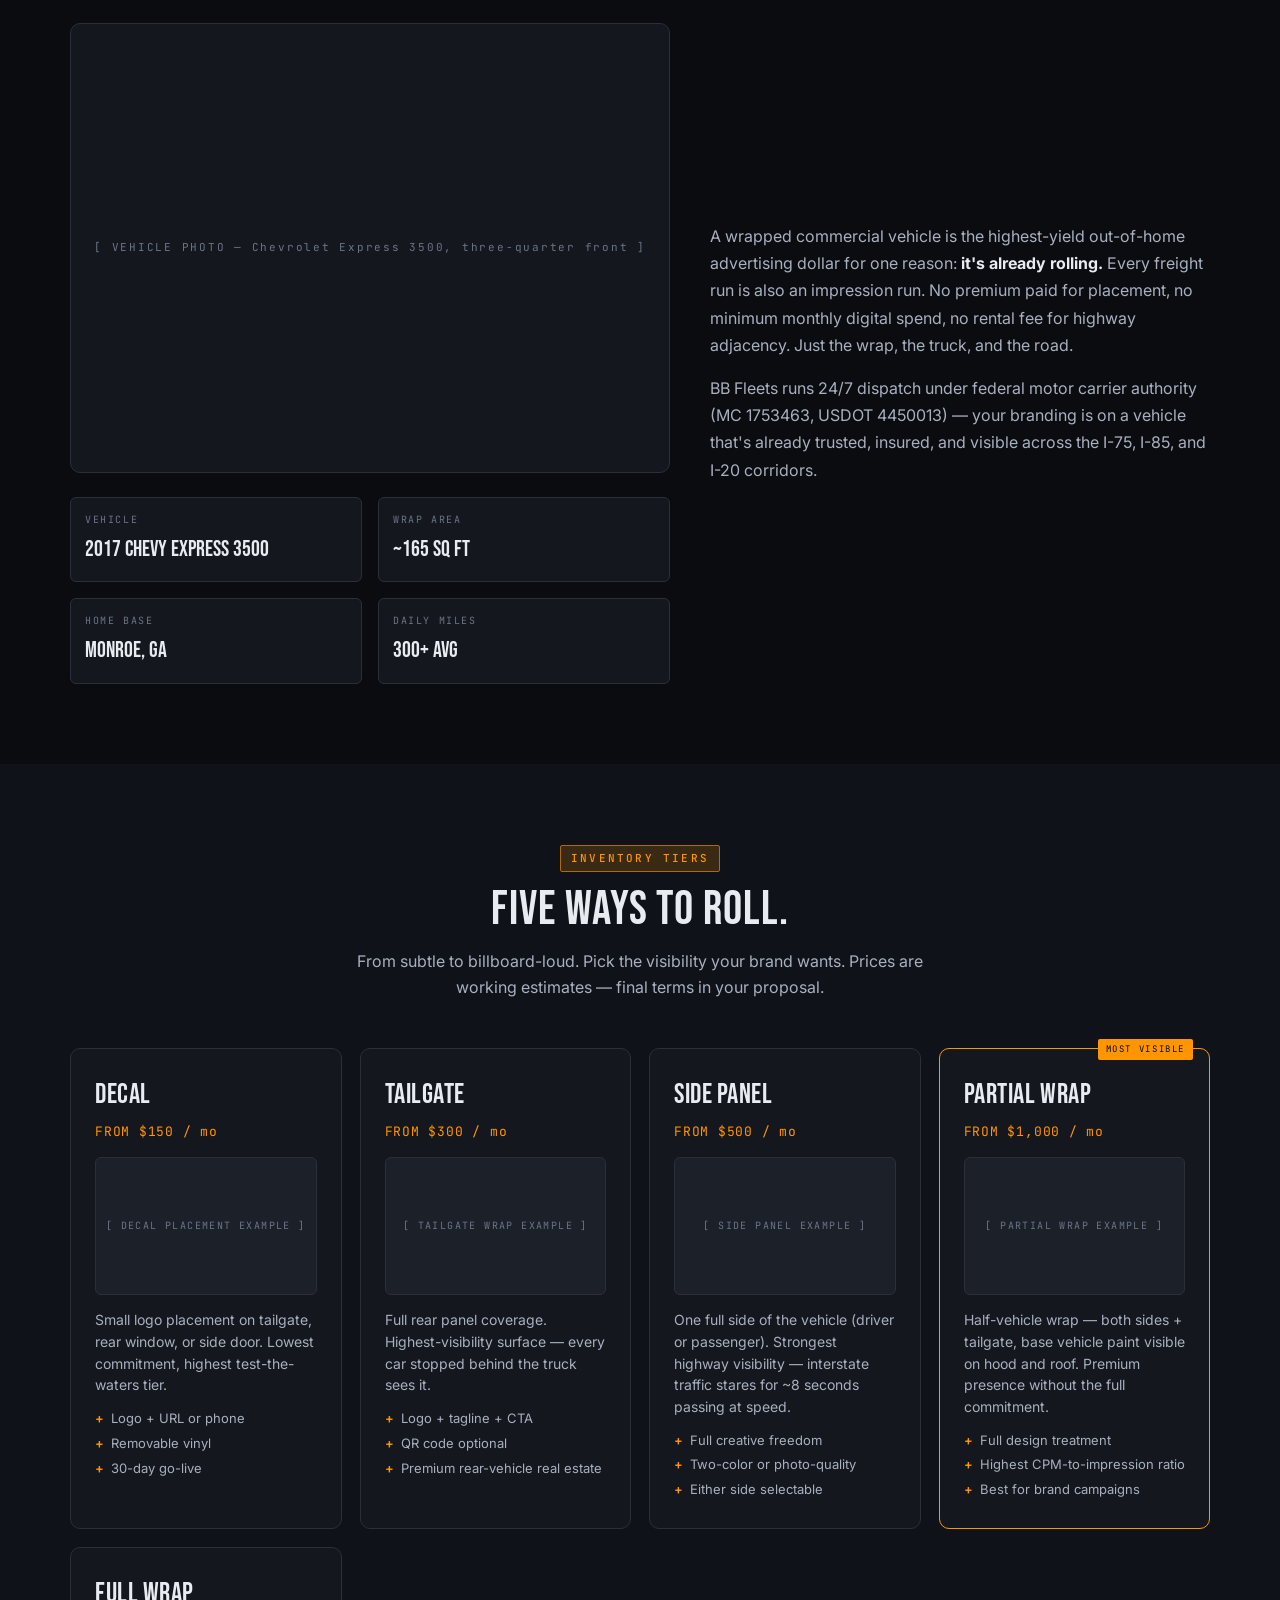
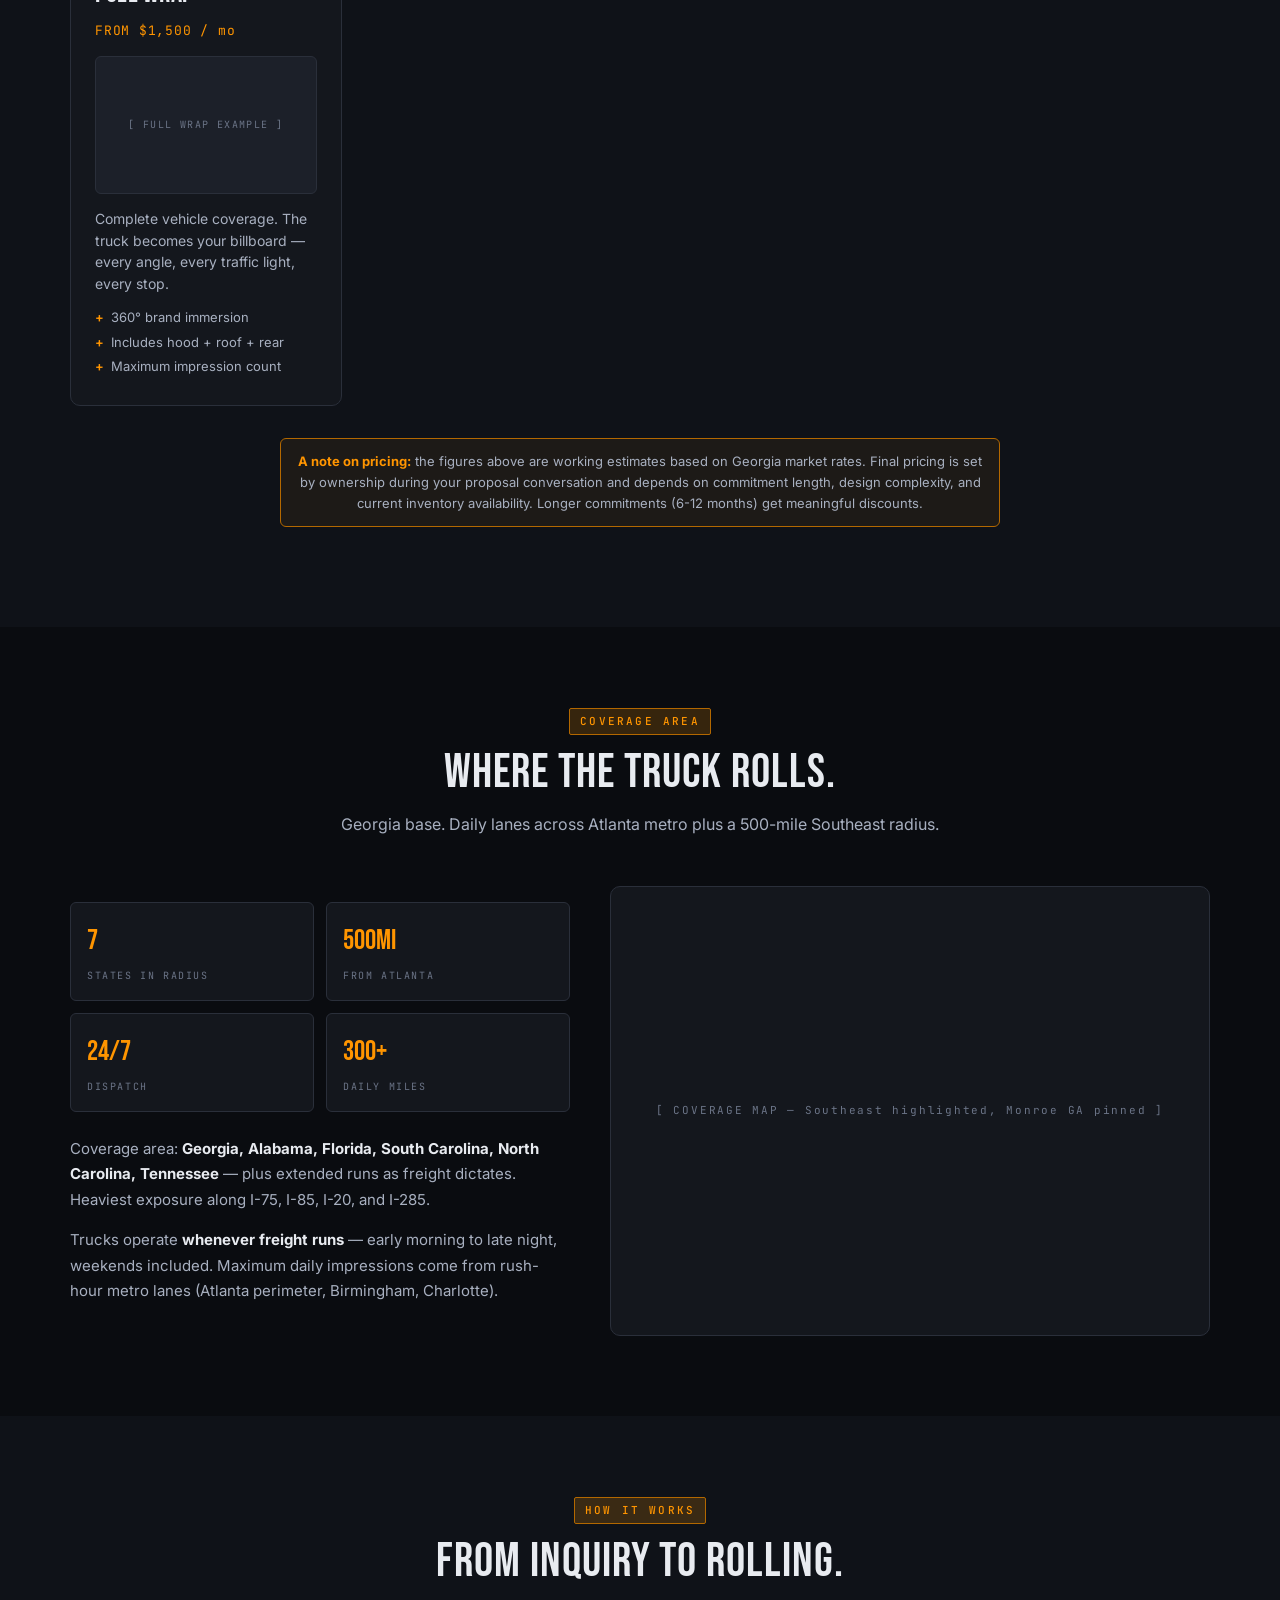
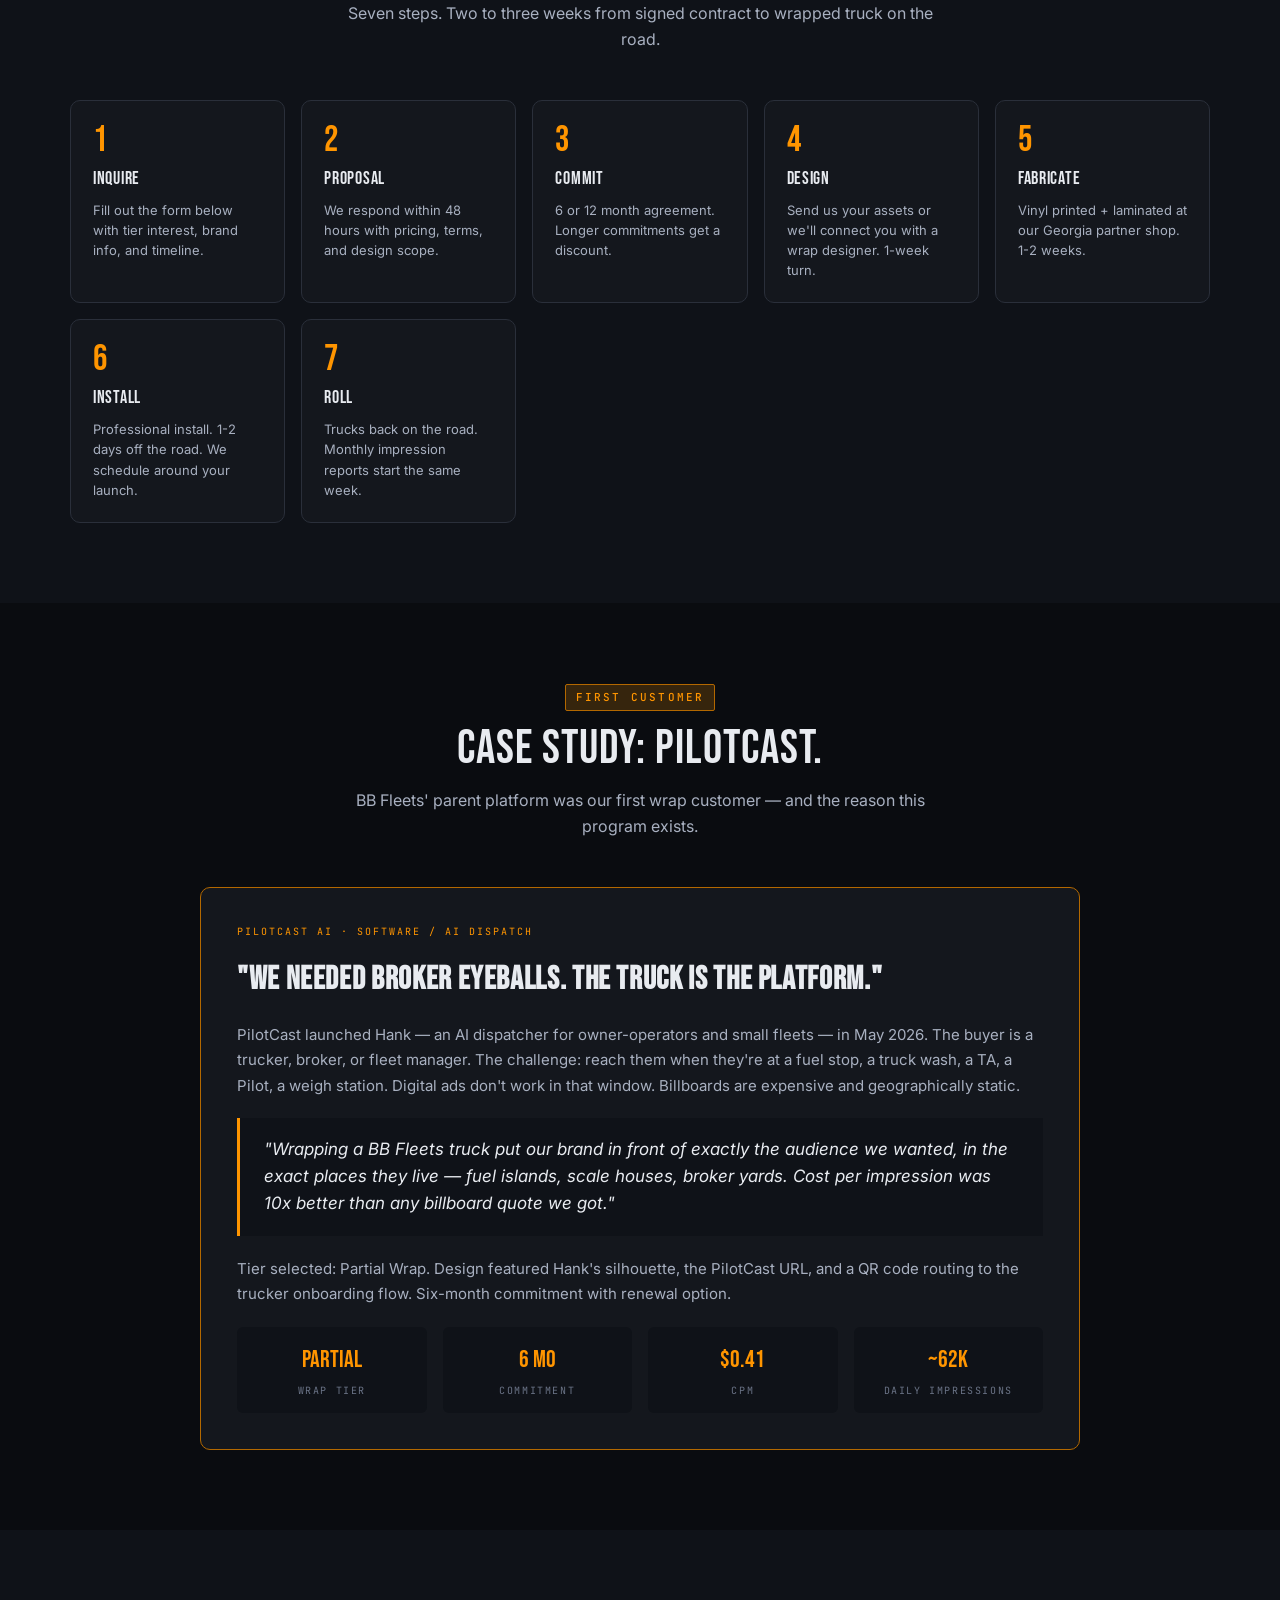
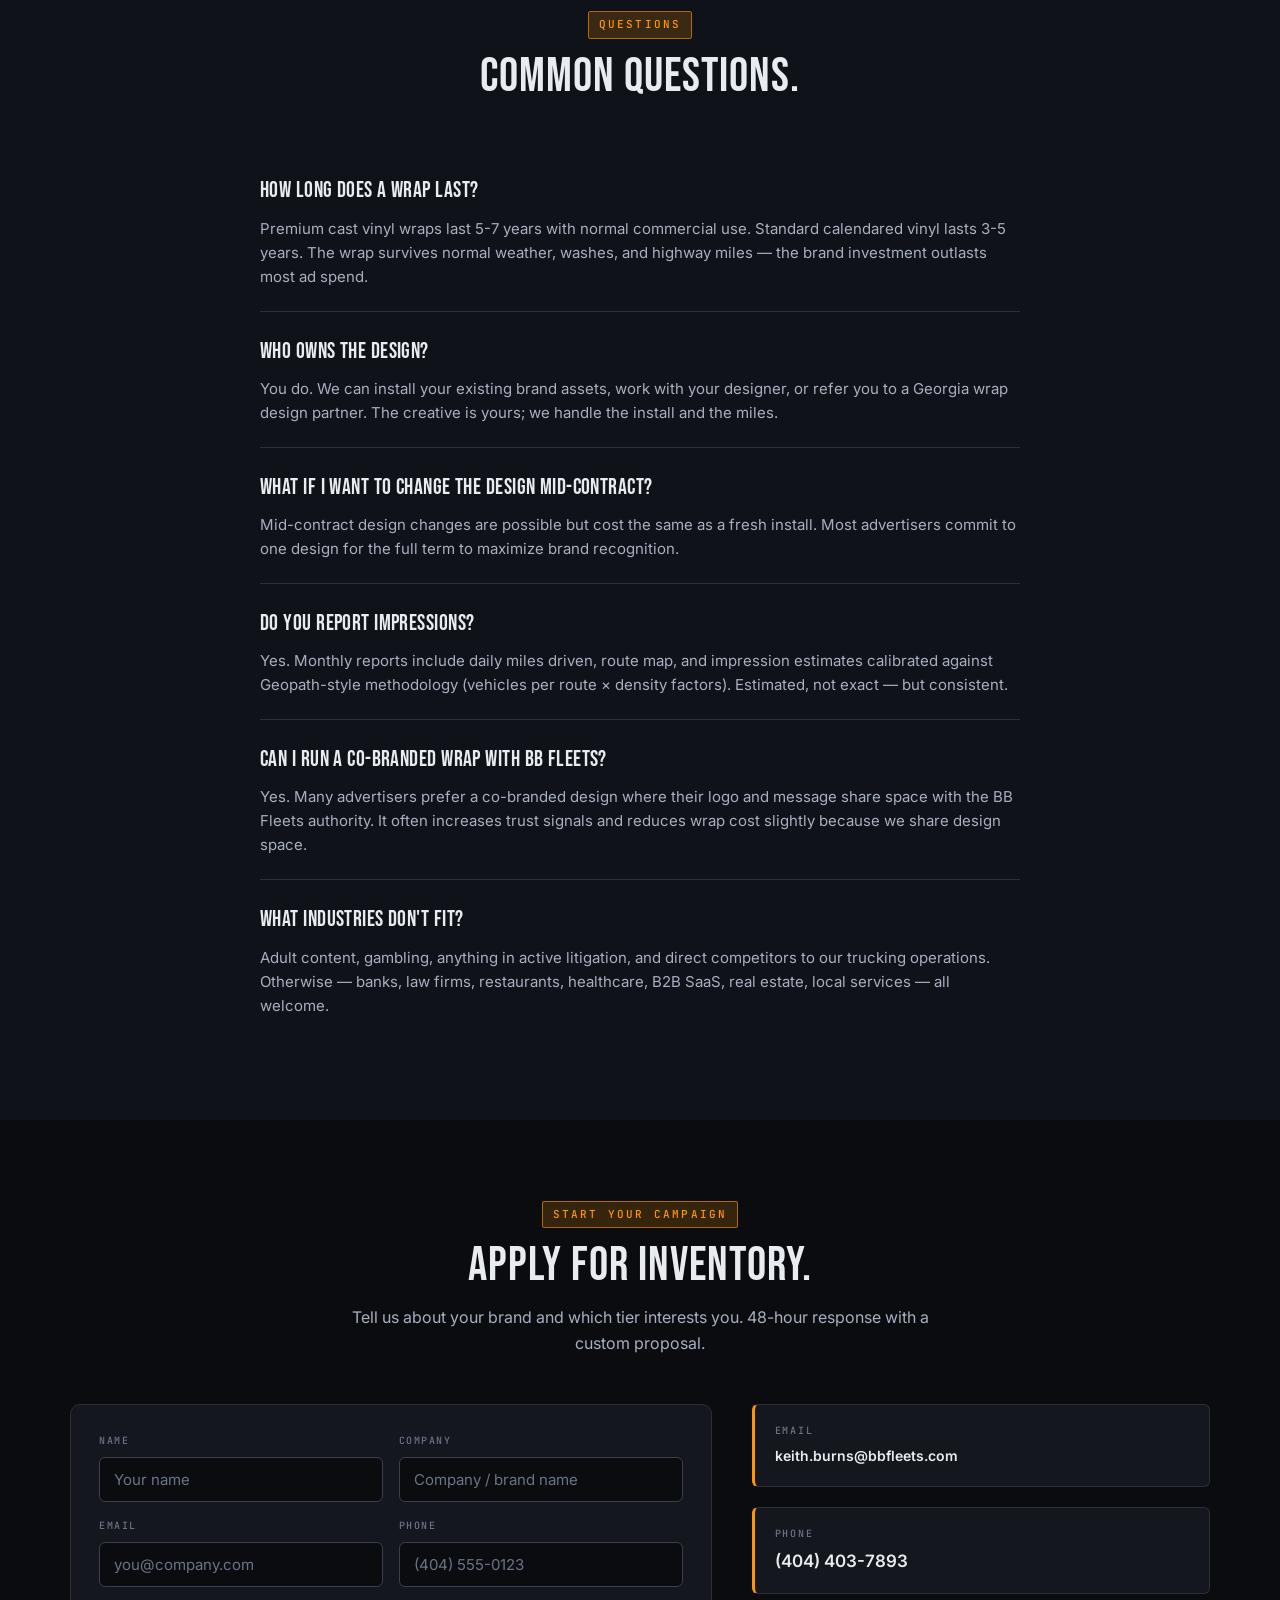
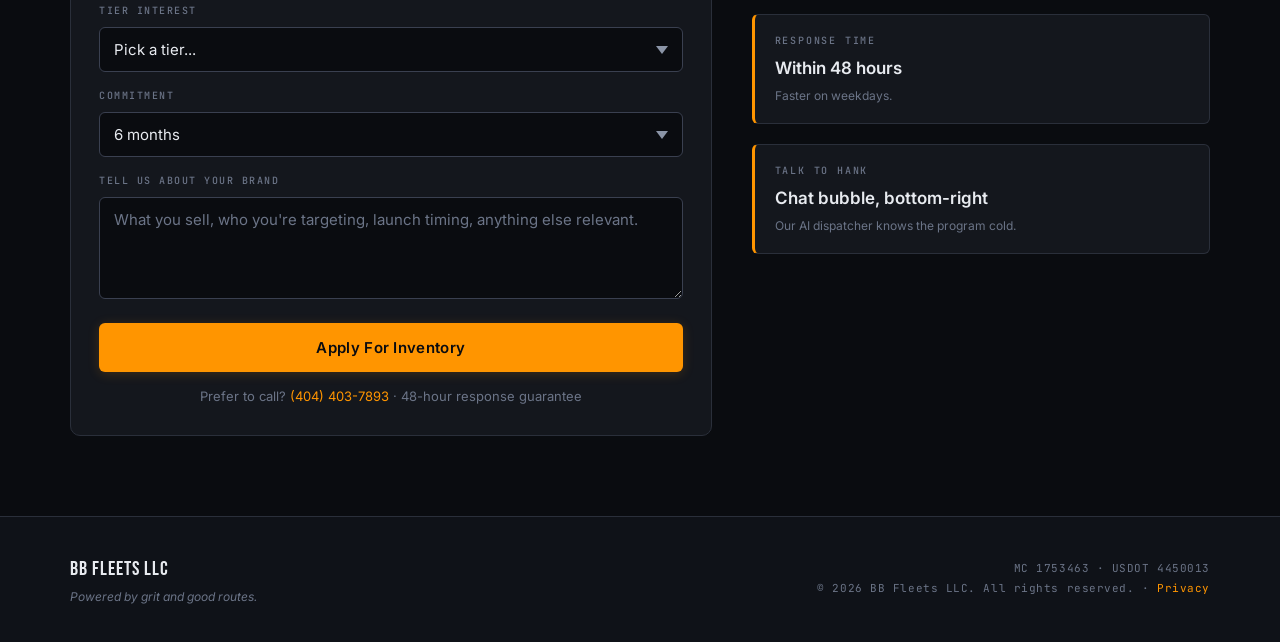
==== commit c59680ac: "Polish bundle: favicon, OG image, JSON-LD, sitemap, robots, privacy Server's audit flagged 7 trust-s" ====
--- a/advertising.html
+++ b/advertising.html
@@ -11,8 +11,37 @@
 <meta property="og:type" content="website">
 <meta property="og:url" content="https://bbfleets.com/advertising">
 <meta property="og:site_name" content="BB Fleets LLC">
-<meta name="twitter:card" content="summary">
+<meta property="og:image" content="https://bbfleets.com/og-image.svg">
+<meta property="og:image:width" content="1200">
+<meta property="og:image:height" content="630">
+<meta name="twitter:card" content="summary_large_image">
+<meta name="twitter:title" content="Mobile Advertising — BB Fleets LLC">
+<meta name="twitter:description" content="Vehicle wraps from $150/mo. 70,000 daily impressions. Atlanta + Southeast.">
+<meta name="twitter:image" content="https://bbfleets.com/og-image.svg">
 <link rel="canonical" href="https://bbfleets.com/advertising">
+<link rel="icon" type="image/svg+xml" href="/favicon.svg">
+<script type="application/ld+json">
+{
+  "@context": "https://schema.org",
+  "@type": "Service",
+  "name": "Vehicle Wrap Advertising — BB Fleets LLC",
+  "description": "Mobile advertising on BB Fleets' commercial vehicles. Five tiers from $150/mo decals to $1,500/mo full wraps. Atlanta metro + Southeast coverage.",
+  "provider": {
+    "@type": "LocalBusiness",
+    "name": "BB Fleets LLC",
+    "url": "https://bbfleets.com/",
+    "telephone": "+1-404-403-7893"
+  },
+  "areaServed": ["Georgia", "Alabama", "Florida", "South Carolina", "North Carolina", "Tennessee"],
+  "offers": [
+    {"@type": "Offer", "name": "Decal", "price": "150", "priceCurrency": "USD", "priceSpecification": {"@type": "UnitPriceSpecification", "price": "150", "priceCurrency": "USD", "billingDuration": "P1M"}},
+    {"@type": "Offer", "name": "Tailgate", "price": "300", "priceCurrency": "USD", "priceSpecification": {"@type": "UnitPriceSpecification", "price": "300", "priceCurrency": "USD", "billingDuration": "P1M"}},
+    {"@type": "Offer", "name": "Side Panel", "price": "500", "priceCurrency": "USD", "priceSpecification": {"@type": "UnitPriceSpecification", "price": "500", "priceCurrency": "USD", "billingDuration": "P1M"}},
+    {"@type": "Offer", "name": "Partial Wrap", "price": "1000", "priceCurrency": "USD", "priceSpecification": {"@type": "UnitPriceSpecification", "price": "1000", "priceCurrency": "USD", "billingDuration": "P1M"}},
+    {"@type": "Offer", "name": "Full Wrap", "price": "1500", "priceCurrency": "USD", "priceSpecification": {"@type": "UnitPriceSpecification", "price": "1500", "priceCurrency": "USD", "billingDuration": "P1M"}}
+  ]
+}
+</script>
 <link rel="preconnect" href="https://fonts.googleapis.com">
 <link rel="preconnect" href="https://fonts.gstatic.com" crossorigin>
 <link href="https://fonts.googleapis.com/css2?family=Bebas+Neue&family=Inter:wght@400;500;600;700&family=JetBrains+Mono:wght@400;500&display=swap" rel="stylesheet">
@@ -587,7 +616,7 @@
     </div>
     <div class="footer-meta">
       <div>MC 1753463 &middot; USDOT 4450013</div>
-      <div>&copy; <span id="footer-year">2026</span> BB Fleets LLC. All rights reserved.</div>
+      <div>&copy; <span id="footer-year">2026</span> BB Fleets LLC. All rights reserved. &middot; <a href="/privacy">Privacy</a></div>
     </div>
   </div>
 </footer>
